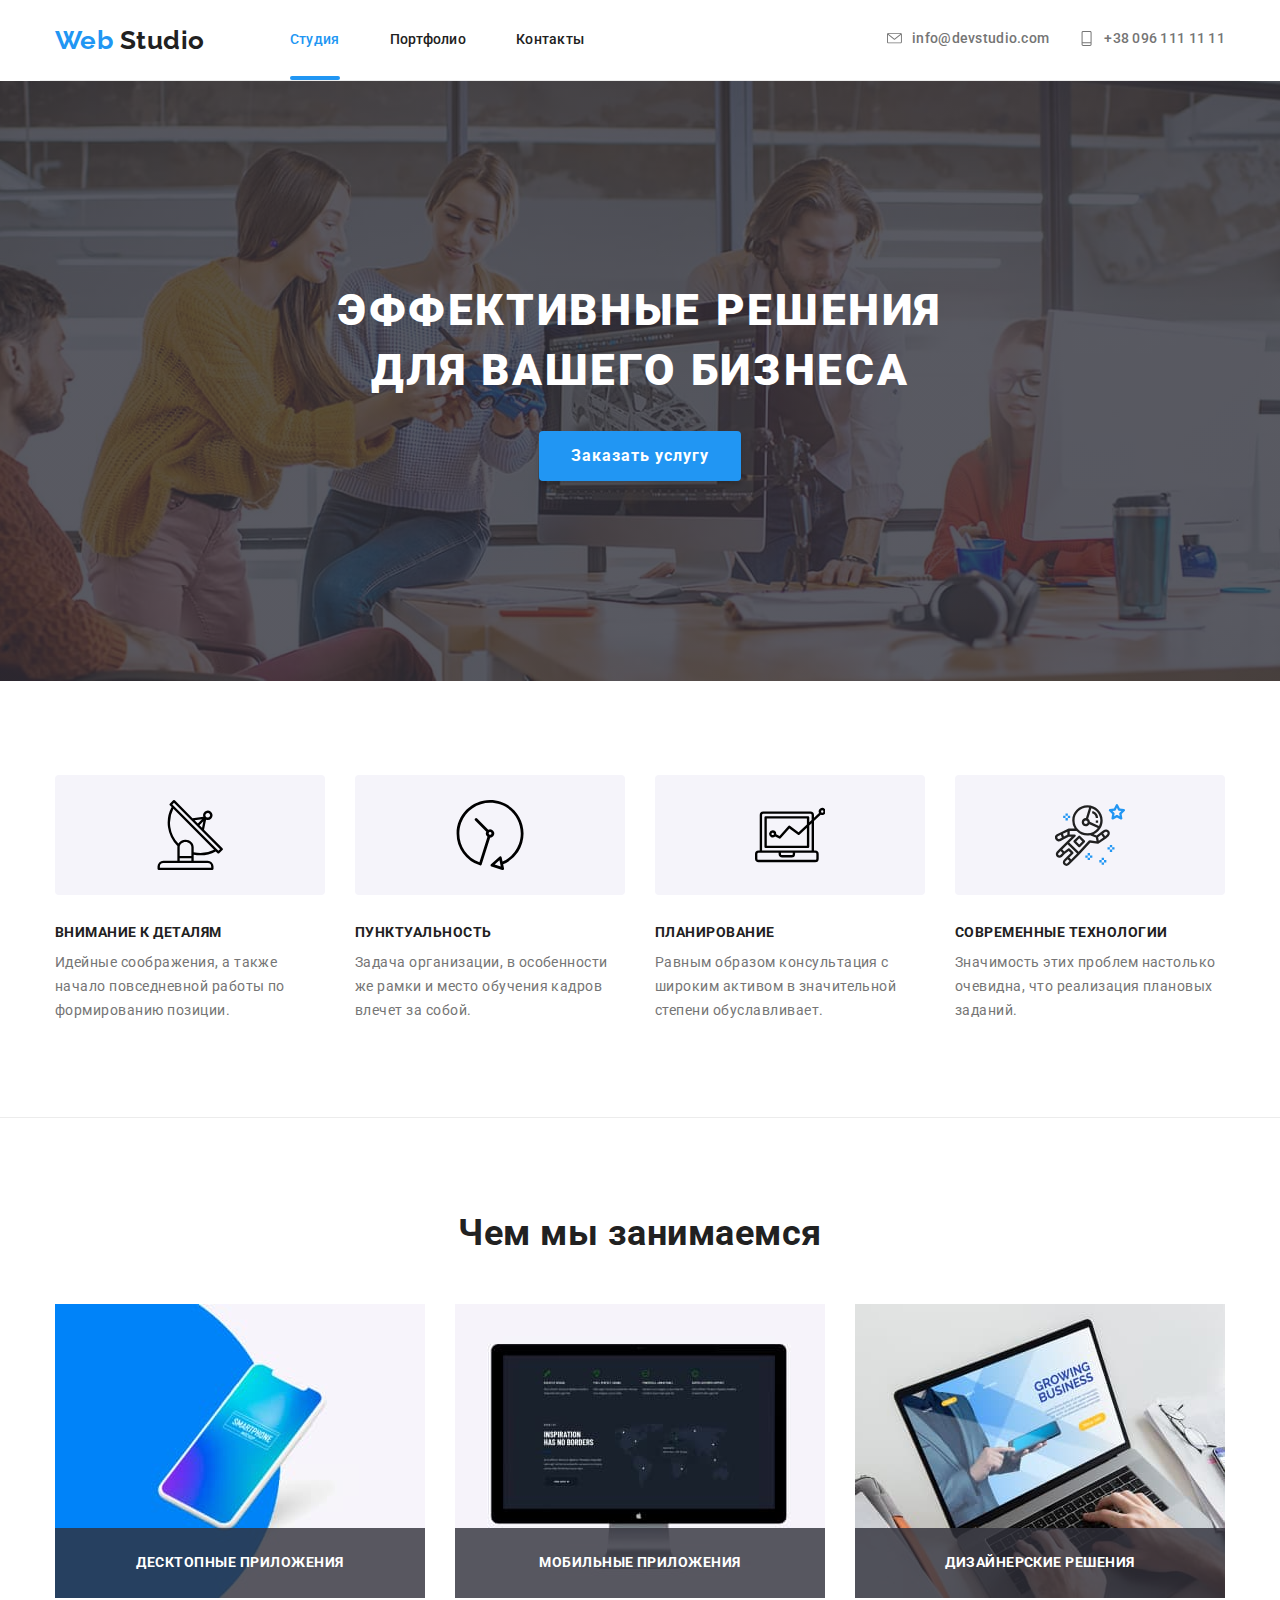
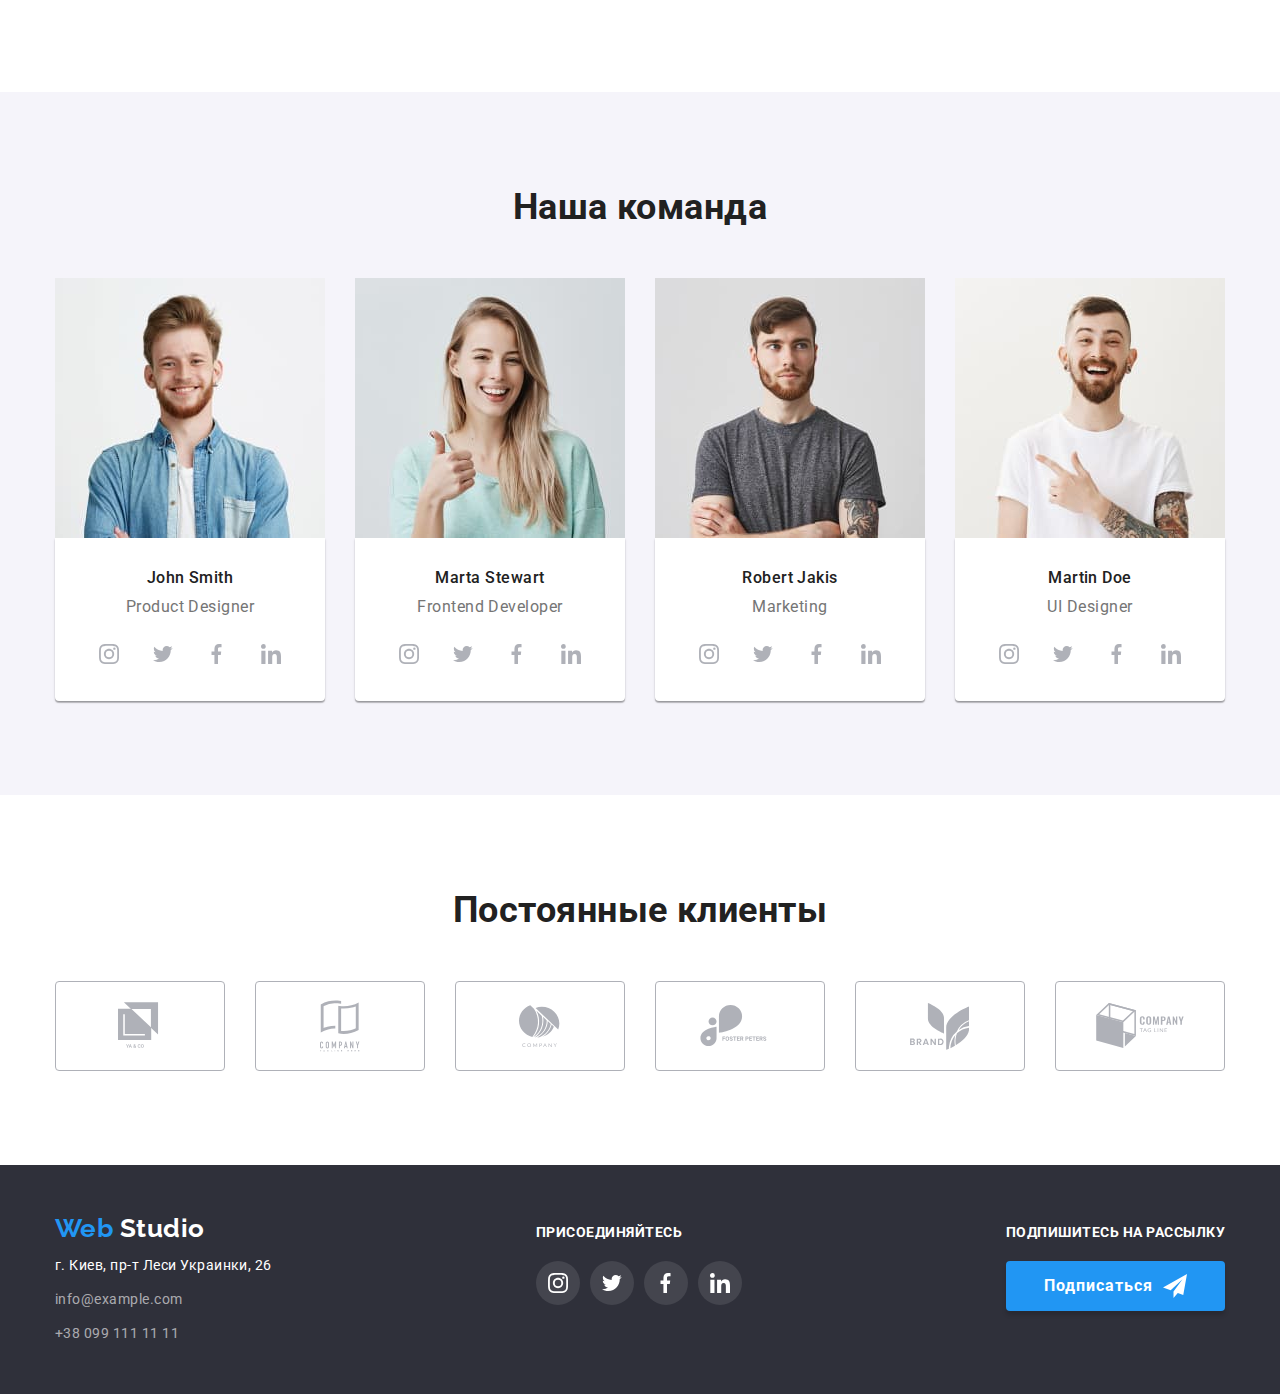
==== index.html @ 244c8e6a "перенесла работу 5" ====
<!DOCTYPE html>
<html lang="ru">

<head>
  <meta charset="UTF-8" />
  <meta name="viewport" content="width=device-width, initial-scale=1.0" />
  <title>Document</title>
  <link href="https://fonts.googleapis.com/css2?family=Raleway:wght@700&family=Roboto:wght@400;500;700&display=swap"
    rel="stylesheet" />
  <link rel="stylesheet"
    href="https://cdnjs.cloudflare.com/ajax/libs/modern-normalize/0.6.0/modern-normalize.min.css" />
  <link rel="stylesheet" href="./css/styles.css" />
</head>

<body>
  <header class="header">
    <!--container of header-->
    <div class="container container-site-nav">
      <nav class="site-nav">
        <a href="./index.html" class="logo list">
          <span class="accent-logo">Web </span>Studio</a>
        <ul class="items-nav">
          <li class="item-nav">
            <a href="./index.html" class="link current">Студия</a>
          </li>
          <li class="item-nav">
            <a href="./portfolio.html" class="link">Портфолио</a>
          </li>
          <li class="item-nav">
            <a href="./contacts.html" class="link">Контакты</a>
          </li>
        </ul>
      </nav>

      <ul class="contacts-display list">
        <li class="contact-display">

          <a href="mailto:info@devstudio.com" class="contacts">
            <svg class="svg-item-envelope" width="15px" height="15px">
              <use xlink:href="./images/sprite.svg#icon-envelope"></use>
            </svg>
            info@devstudio.com
          </a>
        </li>
        <li class="contact-display">


          <a href="tel:+380961111111" class="contacts">
            <svg class="svg-item-telephone" width="15px" height="15px">
              <use xlink:href="./images/sprite.svg#icon-mobile"></use>
            </svg>
            +38 096 111 11 11
          </a>
        </li>
      </ul>
    </div>
  </header>

  <main>
    <section class="section hero">
      <!--Решения для бизнеса-->

      <div class="container hero">
        <h1 class="hero-title">
          Эффективные решения для вашего бизнеса
        </h1>
        <a href="#" class="button primary">Заказать услугу</a>
      </div>
    </section>

    <!--Бизнес-->

    <section class="section">
      <div class="container section-benefits">
        <h2 class="section-title visually-hidden">Бизнес</h2>
        <ul class="benefits">
          <li class="benefit-item">
            <div class="benefit-image">

              <svg class="svg-item-benefits" width="70" height="70">
                <use xlink:href="./images/sprite.svg#icon-icon1"></use>
              </svg>
            </div>
            <h3 class="benefit-title">Внимание к деталям</h3>
            <p class="text">
              Идейные соображения, а также начало повседневной работы по
              формированию позиции.
            </p>
          </li>
          <li class="benefit-item">
            <div class="benefit-image">

              <svg class="svg-item-benefits" width="70" height="70">
                <use xlink:href="./images/sprite.svg#icon-icon2"></use>
              </svg>
            </div>
            <h3 class="benefit-title">Пунктуальность</h3>
            <p class="text">
              Задача организации, в особенности же рамки и место обучения
              кадров влечет за собой.
            </p>
          </li>
          <li class="benefit-item">
            <div class="benefit-image">

              <svg class="svg-item-benefits" width="70" height="70">
                <use xlink:href="./images/sprite.svg#icon-icon3"></use>
              </svg>
            </div>
            <h3 class="benefit-title">Планирование</h3>
            <p class="text">
              Равным образом консультация с широким активом в значительной
              степени обуславливает.
            </p>
          </li>
          <li class="benefit-item">
            <div class="benefit-image">

              <svg class="svg-item-benefits" width="70" height="70">
                <use xlink:href="./images/sprite.svg#icon-icon4"></use>
              </svg>
            </div>
            <h3 class="benefit-title">Современные технологии</h3>
            <p class="text">
              Значимость этих проблем настолько очевидна, что реализация
              плановых заданий.
            </p>
          </li>
        </ul>
      </div>
    </section>
    <!--Чем мы занимаемся-->

    <section class="section section-our-work">
      <div class="container">
        <h2 class="section-title">Чем мы занимаемся</h2>
        <ul class="our-works">
          <li class="work-item">
            <img src="./images/img1.jpg" alt="Это ноутбук" width="370" />
            <h3 class="work-title">Десктопные приложения</h3>
          </li>
          <li class="work-item">
            <img src="./images/img2.jpg" alt="Это мобильный телефон" width="370" />
            <h3 class="work-title">Мобильные приложения</h3>
          </li>
          <li class="work-item">
            <img src="./images/img3.jpg" alt="Это монитор" width="370" />
            <h3 class="work-title">Дизайнерские решения</h3>
          </li>
        </ul>
      </div>
    </section>

    <!--Наша команда-->

    <section class="section our-team">
      <div class="container">
        <h2 class="section-title">Наша команда</h2>

        <ul class="our-team-flex">
          <li class="our-team-item">
            <img src="./images/img4.jpg" alt="Фото сотрудника" width="270" class="photo-workers" />
            <div class="our-team-content">
              <h3 class="names">John Smith</h3>
              <p class="text">Product Designer</p>

              <ul class="social list">
                <li class="social-link-li">
                  <a href="#" aria-label="Ссылка на Instagram" class="social-links">

                    <svg class="svg-item-social" width="20" height="20">
                      <use xlink:href="./images/sprite.svg#icon-instagram"></use>
                    </svg>
                  </a>
                </li>
                <li class="social-link-li">
                  <a href="#" aria-label="Ссылка на Twitter" class="social-links">

                    <svg class="svg-item-social" width="20" height="20">
                      <use xlink:href="./images/sprite.svg#icon-twitter"></use>
                    </svg>
                  </a>
                </li>
                <li class="social-link-li">
                  <a href="#" aria-label="Ссылка на Facebook" class="social-links">

                    <svg class="svg-item-social" width="20" height="20">
                      <use xlink:href="./images/sprite.svg#icon-facebook"></use>
                    </svg>
                  </a>
                </li>
                <li class="social-link-li">
                  <a href="#" aria-label="Ссылка на LinkedIn" class="social-links">

                    <svg class="svg-item-social" width="20" height="20">
                      <use xlink:href="./images/sprite.svg#icon-linkedin"></use>
                    </svg>
                  </a>
                </li>
              </ul>
            </div>
          </li>

          <li class="our-team-item">
            <img src="./images/img5.jpg" alt="Фото сотрудника" width="270" class="photo-workers" />
            <div class="our-team-content">
              <h3 class="names">Marta Stewart</h3>
              <p class="text">Frontend Developer</p>

              <ul class="social list">
                <li class="social-link-li">
                  <a href="#" aria-label="Ссылка на Instagram" class="social-links">

                    <svg class="svg-item-social" width="20" height="20">
                      <use xlink:href="./images/sprite.svg#icon-instagram"></use>
                    </svg>
                  </a>
                </li>
                <li class="social-link-li">
                  <a href="#" aria-label="Ссылка на Twitter" class="social-links">

                    <svg class="svg-item-social" width="20" height="20">
                      <use xlink:href="./images/sprite.svg#icon-twitter"></use>
                    </svg>
                  </a>
                </li>
                <li class="social-link-li">
                  <a href="#" aria-label="Ссылка на Facebook" class="social-links">

                    <svg class="svg-item-social" width="20" height="20">
                      <use xlink:href="./images/sprite.svg#icon-facebook"></use>
                    </svg>
                  </a>
                </li>
                <li class="social-link-li">
                  <a href="#" aria-label="Ссылка на LinkedIn" class="social-links">

                    <svg class="svg-item-social" width="20" height="20">
                      <use xlink:href="./images/sprite.svg#icon-linkedin"></use>
                    </svg>
                  </a>
                </li>
              </ul>
            </div>
          </li>

          <li class="our-team-item">
            <img src="./images/img6.jpg" alt="Фото сотрудника" width="270" class="photo-workers" />
            <div class="our-team-content">
              <h3 class="names">Robert Jakis</h3>
              <p class="text">Marketing</p>

              <ul class="social list">
                <li class="social-link-li">
                  <a href="#" aria-label="Ссылка на Instagram" class="social-links">

                    <svg class="svg-item-social" width="20" height="20">
                      <use xlink:href="./images/sprite.svg#icon-instagram"></use>
                    </svg>
                  </a>
                </li>
                <li class="social-link-li">
                  <a href="#" aria-label="Ссылка на Twitter" class="social-links">

                    <svg class="svg-item-social" width="20" height="20">
                      <use xlink:href="./images/sprite.svg#icon-twitter"></use>
                    </svg>
                  </a>
                </li>
                <li class="social-link-li">
                  <a href="#" aria-label="Ссылка на Facebook" class="social-links">

                    <svg class="svg-item-social" width="20" height="20">
                      <use xlink:href="./images/sprite.svg#icon-facebook"></use>
                    </svg>
                  </a>
                </li>
                <li class="social-link-li">
                  <a href="#" aria-label="Ссылка на LinkedIn" class="social-links">

                    <svg class="svg-item-social" width="20" height="20">
                      <use xlink:href="./images/sprite.svg#icon-linkedin"></use>
                    </svg>
                  </a>
                </li>
              </ul>
            </div>
          </li>

          <li class="our-team-item">
            <img src="./images/img7.jpg" alt="Фото сотрудника" width="270" class="photo-workers" />
            <div class="our-team-content">
              <h3 class="names">Martin Doe</h3>
              <p class="text">UI Designer</p>

              <ul class="social list">
                <li class="social-link-li">
                  <a href="#" aria-label="Ссылка на Instagram" class="social-links">

                    <svg class="svg-item-social" width="20" height="20">
                      <use xlink:href="./images/sprite.svg#icon-instagram"></use>
                    </svg>
                  </a>
                </li>
                <li class="social-link-li">
                  <a href="#" aria-label="Ссылка на Twitter" class="social-links">

                    <svg class="svg-item-social" width="20" height="20">
                      <use xlink:href="./images/sprite.svg#icon-twitter"></use>
                    </svg>
                  </a>
                </li>
                <li class="social-link-li">
                  <a href="#" aria-label="Ссылка на Facebook" class="social-links">

                    <svg class="svg-item-social" width="20" height="20">
                      <use xlink:href="./images/sprite.svg#icon-facebook"></use>
                    </svg>
                  </a>
                </li>
                <li class="social-link-li">
                  <a href="#" aria-label="Ссылка на LinkedIn" class="social-links">

                    <svg class="svg-item-social" width="20" height="20">
                      <use xlink:href="./images/sprite.svg#icon-linkedin"></use>
                    </svg>
                  </a>
                </li>
              </ul>
            </div>
          </li>
        </ul>
      </div>
    </section>

    <section class="section">
      <div class="container">
        <h2 class="section-title">Постоянные клиенты</h2>
        <ul class="our-clients list">
          <li class="our-client-item">
            <a href="#" class="our-client-link">

              <svg class="svg-item-clients icon" width="44.27" height="49.23">
                <use xlink:href="./images/sprite.svg#icon-logo1"></use>
              </svg>
            </a>
          </li>
          <li class="our-client-item">
            <a href="#" class="our-client-link">

              <svg class="svg-item-clients icon" width="40" height="52">
                <use xlink:href="./images/sprite.svg#icon-logo2"></use>
              </svg>
            </a>
          </li>
          <li class="our-client-item">
            <a href="#" class="our-client-link">

              <svg class="svg-item-clients icon" width="41" height="42.6">
                <use xlink:href="./images/sprite.svg#icon-logo3"></use>
              </svg>
            </a>
          </li>
          <li class="our-client-item">
            <a href="#" class="our-client-link">

              <svg class="svg-item-clients icon" width="79.66" height="42.02">
                <use xlink:href="./images/sprite.svg#icon-logo4"></use>
              </svg>
            </a>
          </li>
          <li class="our-client-item">
            <a href="#" class="our-client-link">

              <svg class="svg-item-clients icon" width="59" height="47">
                <use xlink:href="./images/sprite.svg#icon-logo5"></use>
              </svg>
            </a>
          </li>
          <li class="our-client-item">
            <a href="#" class="our-client-link">

              <svg class="svg-item-clients icon" width="88.48" height="45.44">
                <use xlink:href="./images/sprite.svg#icon-logo6"></use>
              </svg>
            </a>
          </li>
        </ul>
      </div>
    </section>
  </main>

  <footer class="footer">
    <div class="container">
      <div class="container-top-part">
        <div class="footer-address-div">
          <a href="#" class="footer-logo link"><span class="accent-logo">Web </span><span
              class="main-logo">Studio</span></a>
          <adress class="footer-address">г. Киев, пр-т Леси Украинки, 26</adress>
          <a href="#" class="footer-contacts footer-email">info@example.com</a>
          <a href="#" class="footer-contacts">+38 099 111 11 11</a>
        </div>
        <div class="footer-block">
          <b class="call-to-action">присоединяйтесь</b>
          <ul class="social list">
            <li class="social-link-li">
              <a href="#" aria-label="Ссылка на Instagram" class="social-links-footer">

                <svg class="svg-item-social" width="20" height="20">
                  <use xlink:href="./images/sprite.svg#icon-instagram"></use>
                </svg>
              </a>
            </li>
            <li class="social-link-li">
              <a href="#" aria-label="Ссылка на Twitter" class="social-links-footer">

                <svg class="svg-item-social" width="20" height="20">
                  <use xlink:href="./images/sprite.svg#icon-twitter"></use>
                </svg>
              </a>
            </li>
            <li class="social-link-li">
              <a href="#" aria-label="Ссылка на Facebook" class="social-links-footer">

                <svg class="svg-item-social" width="20" height="20">
                  <use xlink:href="./images/sprite.svg#icon-facebook"></use>
                </svg>
              </a>
            </li>
            <li class="social-link-li">
              <a href="#" aria-label="Ссылка на LinkedIn" class="social-links-footer">

                <svg class="svg-item-social" width="20" height="20">
                  <use xlink:href="./images/sprite.svg#icon-linkedin"></use>
                </svg>
              </a>
            </li>
          </ul>
        </div>
        <div class="footer-form">
          <b class="call-to-action">подпишитесь на рассылку</b>
          <a href="#" class="button primary">
            <span> Подписаться </span>
            <svg class="svg-footer" width="24" height="24">
              <use xlink:href="./images/sprite2.svg#icon-icon-send"></use>
            </svg>
          </a>
        </div>
      </div>
      <!-- <div class="container-bottom-part">
        <p class="footer-copyright">2020 | Developed by GoIT Students</p>
      </div> -->
    </div>
  </footer>
</body>

</html>
---- css/styles.css ----
html {
  box-sizing: border-box;
}
*,
*::before,
*::after {
  box-sizing: inherit;
}
:root {
  --primary-text-color: #757575;
  --title-text-color: #212121;
  --accent-color: #2196f3;
  --background-color: #ffffff;
  --secondary-background-color: #f5f4fa;
}

body {
  color: var(--primary-text-color);
  background-color: var(--background-color);
  font-family: Roboto, sans-serif;
  letter-spacing: 0.03em;
}
.visually-hidden {
  position: absolute;
  width: 1px;
  height: 1px;
  margin: -1px;
  border: 0;
  padding: 0;
  clip: rect(0 0 0 0);
  overflow: hidden;
}

.list {
  list-style: none;
  text-decoration: none;
  padding: 0;
  margin: 0;
}
.img {
  display: block;
  max-width: 100%;
  height: auto;
}
.container {
  width: 1200px;
  margin-left: auto;
  margin-right: auto;
  padding-left: 15px;
  padding-right: 15px;
}
/* Страница Web Studio  */
/* site-nav */
.site-nav {
  display: flex;
  align-items: center;
}
.container-site-nav {
  /* padding-top: 25px;
  padding-bottom: 24px; */
  display: flex;
  align-items: center;
  border-bottom: 1px solid #ececec;
}

.logo {
  display: block;
  color: var(--title-text-color);
  font-family: Raleway, cursive;
  font-weight: 700;
  font-size: 26px;
  line-height: 1.19;
}


.accent-logo {
  color: var(--accent-color);
}
.items-nav {
  display: flex;
  padding: 0;
  margin: 0 0 0 85px;
  list-style: none;
  text-decoration: none;
}
.item-nav {
  margin-right: 50px;
}
.item-nav:last-child {
  margin-right: 0;
}
.items-nav .link {
  display: block;
  padding-top: 32px;
  padding-bottom: 32px;
  color: var(--title-text-color);
  font-weight: 500;
  font-size: 14px;
  line-height: 1.14;
  letter-spacing: 0.02em;
  text-decoration: none;
   transition: 250ms cubic-bezier(0.4, 0, 0.2, 1);
}
.items-nav .link.current {
  color: var(--accent-color);
  position: relative;
}
.link.current::after {
  position: absolute;
  content: "";
  width: 100%;
  height: 4px;
  border-radius: 2px;
  background: var(--accent-color);
  left: 0;
  bottom: 0;
  /* opacity: 0; */
  transition: 250ms cubic-bezier(0.4, 0, 0.2, 1);
}
/* .link.current:hover::after {
  opacity: 1;
} */

.items-nav .link:hover,
.items-nav .link:focus {
  color: var(--accent-color);
   transition: 250ms cubic-bezier(0.4, 0, 0.2, 1);
}

.contact-display .contacts:hover,
.contact-display .contacts:focus {
  color: var(--accent-color);
}
.contact-display .contacts {
  text-decoration: none;
  display: inline-flex;
  /* display: block; */
  color: var(--primary-text-color)
}
.contacts-display {
  display: flex;
  margin-left: auto;
}
.contact-display {
  /* width: calc((100% - 50px) / 2); */
  margin-right: 30px;
  /* display: inline-flex; */
  font-weight: 500;
  font-size: 14px;
  line-height: 1.14;
  letter-spacing: 0.02em;
}
.contact-display:last-child {
  margin-right: 0;
}
.svg-item-envelope {
  width: 15px;
  height: 15px;
  fill: var(--primary-text-color);
  margin-right: 10px;
}
.svg-item-telephone {
  width: 15px;
  height: 15px;
  fill: var(--primary-text-color);
  margin-right: 10px;
}
.contacts:hover .svg-item-envelope,
.contacts:hover .svg-item-telephone {
  fill: var(--accent-color)
}
.contacts {
transition: 250ms cubic-bezier(0.4, 0, 0.2, 1);
}
.svg-item-envelope, .svg-item-telephone {
  transition: 250ms cubic-bezier(0.4, 0, 0.2, 1);
}


/* Hero */
.section.hero {
  text-align: center;
  min-height: 600px;
  max-width: 1920px;
  margin-left: auto;
  margin-right: auto;
  background-color: var(--secondary-background-color);
  background-image: linear-gradient(
      rgba(47, 48, 58, 0.8),
      rgba(47, 48, 58, 0.8)
    ),
    url(../images/Header.jpg);
  background-repeat: no-repeat;
  background-position: center;
  background-size: cover;
  padding-top: 200px;
  padding-bottom: 200px;
}
.hero-title {
  margin-top: 0;
  margin-bottom: 30px;
  font-weight: 900;
  font-size: 44px;
  line-height: 1.36;
  letter-spacing: 0.06em;
  text-transform: uppercase;
  color: var(--background-color);
}
.container.hero {
  text-align: center;
  width: 696px;
}
.section {
  padding-top: 94px;
  padding-bottom: 94px;
}
.section-title {
  margin-top: 0;
  margin-bottom: 50px;
  color: var(--title-text-color);
  font-weight: 700;
  font-size: 36px;
  line-height: 1.17;
  text-align: center;
}
.section .text {
  color: var(--primary-text-color);
}

/* Benefits */
.benefits {
  margin: 0;
  padding-left: 0;
  display: flex;
  list-style: none;
}
.benefit-item {
  width: calc((100% - 3 * 30px) / 4);
  margin-right: 30px;
}
.benefit-item:last-child {
  margin-right: 0;
}
.benefit-image {
  width: 270px;
  height: 120px;
  background-color: var(--secondary-background-color);
  border-radius: 4px;
  overflow: hidden;
  margin-bottom: 30px;
  display: flex;
  align-items: center;
  justify-content: center;
}
.benefit-title {
  margin-top: 0;
  margin-bottom: 10px;
  color: var(--title-text-color);
  font-weight: 700;
  font-size: 14px;
  line-height: 1.14;
  text-transform: uppercase;
}
.benefits .text {
  font-weight: 400;
  font-size: 14px;
  line-height: 1.71;
  margin: 0;
}
/* Works */
.section-our-work {
  border-top: 1px solid #ececec;
}
.our-works {
  margin: 0;
  padding-left: 0;
  list-style: none;
  display: flex;
}
.work-item {
  position: relative;
  width: calc((100% - 2 * 30px) / 3);
  margin-right: 30px;
  height: 294px
  /* width: 370px; */
}
.work-item:last-child {
  margin-right: 0;
}
.work-item:nth-last-child(-n + 3) {
  margin-bottom: 0;
}
.work-title {
  position: absolute;
  bottom: 0;
  right: 0;
  width: 100%;
  text-align: center;
  background: rgba(47, 48, 58, 0.8);
  /* border-radius: 0px 0px 4px 4px; */
  margin: 0;
  padding-top: 27px;
  padding-bottom: 27px;
  font-weight: 700;
  font-size: 14px;
  line-height: 1.14;
  color: var(--background-color);
  text-transform: uppercase;
}
.work-item > img {
  display: block;
}
/* Our team */
.our-team {
  background-color: var(--secondary-background-color);
}
.our-team-flex {
  margin: 0;
  padding: 0;
  list-style: none;
  display: flex;
}
.our-team-item {
  width: calc((100% - 3 * 30px) / 4);
  margin-right: 30px;
  /* width: 270px; */
}
.our-team-item:last-child {
  margin-right: 0;
}
.our-team-item:nth-last-child(-n + 4) {
  margin-bottom: 0;
}
.photo-workers {
  display: block;
  overflow: hidden;
}
.our-team-content {
  padding: 30px 32px 25px 32px;
  text-align: center;
  background-color: var(--background-color);
  border-bottom-left-radius: 4px;
  border-bottom-right-radius: 4px;
  box-shadow: 0px 2px 1px rgba(0, 0, 0, 0.2), 0px 1px 1px rgba(0, 0, 0, 0.14), 0px 1px 3px rgba(0, 0, 0, 0.12);
}
.names {
  margin-top: 0;
  margin-bottom: 10px;
  text-align: center;
  color: var(--title-text-color);
  font-weight: 500;
  font-size: 16px;
  line-height: 1.19;
}
.our-team .text {
  margin-top: 0;
  margin-bottom: 16px;
  font-weight: 400;
  font-size: 16px;
  line-height: 1.19;
}
/* Social-links */
.social-links {
  /* list-style: none; */
  text-decoration: none;
  display: flex;
  justify-content: center;
  align-items: center;
  width: 44px;
  height: 44px;
  border-radius: 50%;
  fill: #afb1b8;
  transition: 250ms cubic-bezier(0.4, 0, 0.2, 1);
}


.social {
  display: flex;
  justify-content: center;
  align-items: center;
  /* padding-left: 0; */
}
.social-link-li {
  margin-right: 10px;
}
.social-link-li:last-child {
  margin-right: 0;
}

.social-links:hover {
  background-color: var(--accent-color);
  transition: 250ms cubic-bezier(0.4, 0, 0.2, 1);
  }
 
.social-links:hover .svg-item-social {
    fill: var(--background-color);
    transition: 250ms cubic-bezier(0.4, 0, 0.2, 1);
  }
  .svg-item-social {
     /* fill: #afb1b8;      */
    transition: 250ms cubic-bezier(0.4, 0, 0.2, 1);
  }

/* our-usual-clients */
.our-clients {
  display: flex;
 }

.our-client-item {
  width: calc((100% - 5 * 30px) / 6);
  height: 90px;
  margin-right: 30px;
}
.our-client-item:last-child {
  margin-right: 0;
}

.our-client-link{
  width: 170px;
  height: 90px;
  display: flex;
  justify-content: center;
  align-items: center;
  border: 1px solid #afb1b8;
  border-radius: 4px;
  transition: 250ms cubic-bezier(0.4, 0, 0.2, 1);
}
.svg-item-clients {
  fill: #afb1b8;
  transition: 250ms cubic-bezier(0.4, 0, 0.2, 1);
  }

.our-client-link:hover .svg-item-clients,
.our-client-link:focus .svg-item-clients {
  fill: var(--accent-color)
  }

.our-client-item:hover .our-client-link,
.our-client-item:focus .our-client-link {
 border: 1px solid var(--accent-color)
  }
/* Buttons */
.button {
  display: inline-flex;
  align-items: center;
  justify-content: center;
  border-radius: 4px;
  /* min-width: 200px; */
  color: var(--title-text-color);
  background-color: var(--background-color);
  font-family: inherit;
  font-weight: 700;
  font-size: 16px;
  line-height: 1.87;
  letter-spacing: 0.06em;
  text-decoration: none;
  text-align: center;
  }

.button.primary {
  padding: 10px 32px;
  color: var(--background-color);
  background-color: var(--accent-color);
  text-decoration: none;
  box-shadow: 0px 4px 4px rgba(0, 0, 0, 0.15);
}
/* Footer */
.footer {
  background-color: #2f303a;
}
.container-top-part {
  display: flex;
  align-items: baseline;
  justify-content: space-between;
  padding-top: 48px;
  padding-bottom: 48px;
}
.footer-block {
  display: flex;
  flex-direction: column;
}
.footer-logo {
  display: block;
  margin-bottom: 10px;
  font-family: Raleway, cursive;
  font-weight: 700;
  font-size: 26px;
  line-height: 1.19;
  text-decoration: none;
}
.main-logo {
  color: var(--background-color);
}
.footer-form {
  display: flex;
  flex-direction: column;
}
.footer-address {
  display: block;
  margin-bottom: 10px;
  font-weight: 400;
  font-size: 14px;
  line-height: 1.71;
  color: var(--background-color);
}
.footer-contacts {
  display: block;
  font-weight: 400;
  font-size: 14px;
  line-height: 1.71;
  text-decoration: none;
  color: rgba(255, 255, 255, 0.6);
}
.footer-email {
  margin-bottom: 10px;
}


.call-to-action {
  margin-bottom: 20px;
  font-weight: 700;
  font-size: 14px;
  line-height: 1.14;
  /* text-decoration: none; */
  color: var(--background-color);
  text-transform: uppercase;
}
.container-bottom-part {
  border-top: 1px solid rgba(255, 255, 255, 0.1);
}
.footer-copyright {
  text-align: center;
  padding-top: 18px;
  padding-bottom: 21px;
  margin: 0;
  color: rgba(255, 255, 255, 0.4);
}

.svg-footer {
  margin-left: 10px;
}
.social-links-footer {
  text-decoration: none;
  display: flex;
  justify-content: center;
  align-items: center;
  width: 44px;
  height: 44px;
  border-radius: 50%;
  fill: var(--background-color);
  transition: 250ms cubic-bezier(0.4, 0, 0.2, 1);
}
.social-links-footer {
  background-color: rgba(255, 255, 255, 0.1);
}
.social-links-footer:hover {
  background-color: var(--accent-color);
  }

  .form-subscribe {
    display: flex;
  }
  .subscribe-input {
    background: #2f303a;
    border: 1px solid rgba(255, 255, 255, 0.3);
    border-radius: 4px;
    color: rgba(255, 255, 255, 0.6);
    width: 358px;
    height: 50px;
    padding-left: 16px;
    margin-right: 12px;
    font-size: 16px;
    line-height: 1,25;
    letter-spacing: 0.03em;
  }


/* Страница Портфолио */

.button-portfolio {
	display: flex;
	justify-content: center;
	margin-bottom: 50px;
}
.button-portfolio:hover,
.button-portfolio:focus {
	color: #212121;
}



.button.secondary {
  margin-right: 8px;
  /* justify-content: center;
  align-items: center; */
  /* padding: 6px 22px; */
  /* color: var(--accent-color);
  background-color: var(--background-color);
  text-decoration: none; */
  /* font-weight: 500;
  font-size: 16px;
  line-height: 1.62;
  letter-spacing: 0.03em; */
}
.button.secondary:last-child {
  margin-right: 0;
}
.button-secondary-li {
  padding: 6px 22px;
  border-radius: 4px;
  border: none;
  background: var(--secondary-background-color);
  cursor: pointer;
  transition: background-color 250ms cubic-bezier(0.4, 0, 0.2, 1);
}

/* .button.secondary:hover .button-secondary-li,
 .button.secondary:focus .button-secondary-li {
  background-color: var(--accent-color); */

.button-secondary-li:hover,
.button-secondary-li:focus {
  /* color: var(--accent-color) */
  background-color: var(--accent-color);  
}

.button-text {
  font-weight: 500;
  font-size: 16px;
  line-height: 1.62;
  letter-spacing: 0.03em;
  text-align: center;
  color: var(--title-text-color);
  transition: color 250ms cubic-bezier(0.4, 0, 0.2, 1);
}
.button-secondary-li:hover .button-text,
.button-secondary-li:focus .button-text {
  color: var(--background-color);
  }

.title-portfolio {
  margin-top: 0;
  margin-bottom: 0;
  color: var(--title-text-color);
  font-weight: 700;
  font-size: 18px;
  line-height: 2;
  letter-spacing: 0.06em;
}
.text-portfolio {
  margin-top: 0;
  margin-bottom: 0;
  color: var(--primary-text-color);
  font-weight: 400;
  font-size: 16px;
  line-height: 1.87;
}
.portfolio {
  display: flex;
  flex-wrap: wrap;
  padding-left: 0;
  margin-top: 0;
  margin-bottom: 0;
  list-style: none;
}
.example {
  margin-right: 30px;
  margin-bottom: 30px;
  width: calc((100% - 2 * 30px) / 3);
  transition: 500ms cubic-bezier(0.4, 0, 0.2, 1);
}
.example:nth-child(3n) {
 margin-right: 0;
}
.example:nth-last-child(-n + 3) {
  margin-bottom: 0;
}
.example .link:hover,
.example .link:focus {
  color: var(--accent-color);
}
.example .link {
  display: block;
  text-decoration: none;
}



.portfolio-img {
  display: block;
  /* margin-right: 0; */
}
.card-content {
  padding: 20px 24px;
  box-sizing: border-box;
  border-left: 1px solid #eeeeee;
  border-right: 1px solid #eeeeee;
  border-bottom: 1px solid #eeeeee;
}
.block-of-text {
  position: relative;
  overflow: hidden;
}

 


.text-on-photo {
  position: absolute;
  background-color: rgba(33, 150, 243, 0.9);
  opacity: 0;
  top: 0;
  left: 0;
  /* display: linear; */
  transform: translateY(50%);
  transition: 500ms cubic-bezier(0.4, 0, 0.2, 1);
  width: 100%;
  height: 100%;
  margin: 0;
  padding: 63px 24px 63px 24px;
  color: var(--background-color);
  font-weight: 400;
  font-size: 18px;
  line-height: 1.56;
  letter-spacing: 0.03em;
 }




.example:hover .text-on-photo {
  opacity: 1;
  transform: translateY(0);
  transition: 500ms cubic-bezier(0.4, 0, 0.2, 1);
}

.example:hover {
  transition: 500ms cubic-bezier(0.4, 0, 0.2, 1);
  box-shadow: 1px 4px 6px rgba(0, 0, 0, 0.16), 0px 0px 4px rgba(0, 0, 0, 0.06), 0px 1px 1px rgba(0, 0, 0, 0.12);
}







/* .button-secondary-li {
		font-weight: 500;
	font-size: 16px;
	line-height: 1.6; */

	/* color: var(--primary-text-color); */


	/* border-color: transparent; */
	/* letter-spacing: 0.03em; */
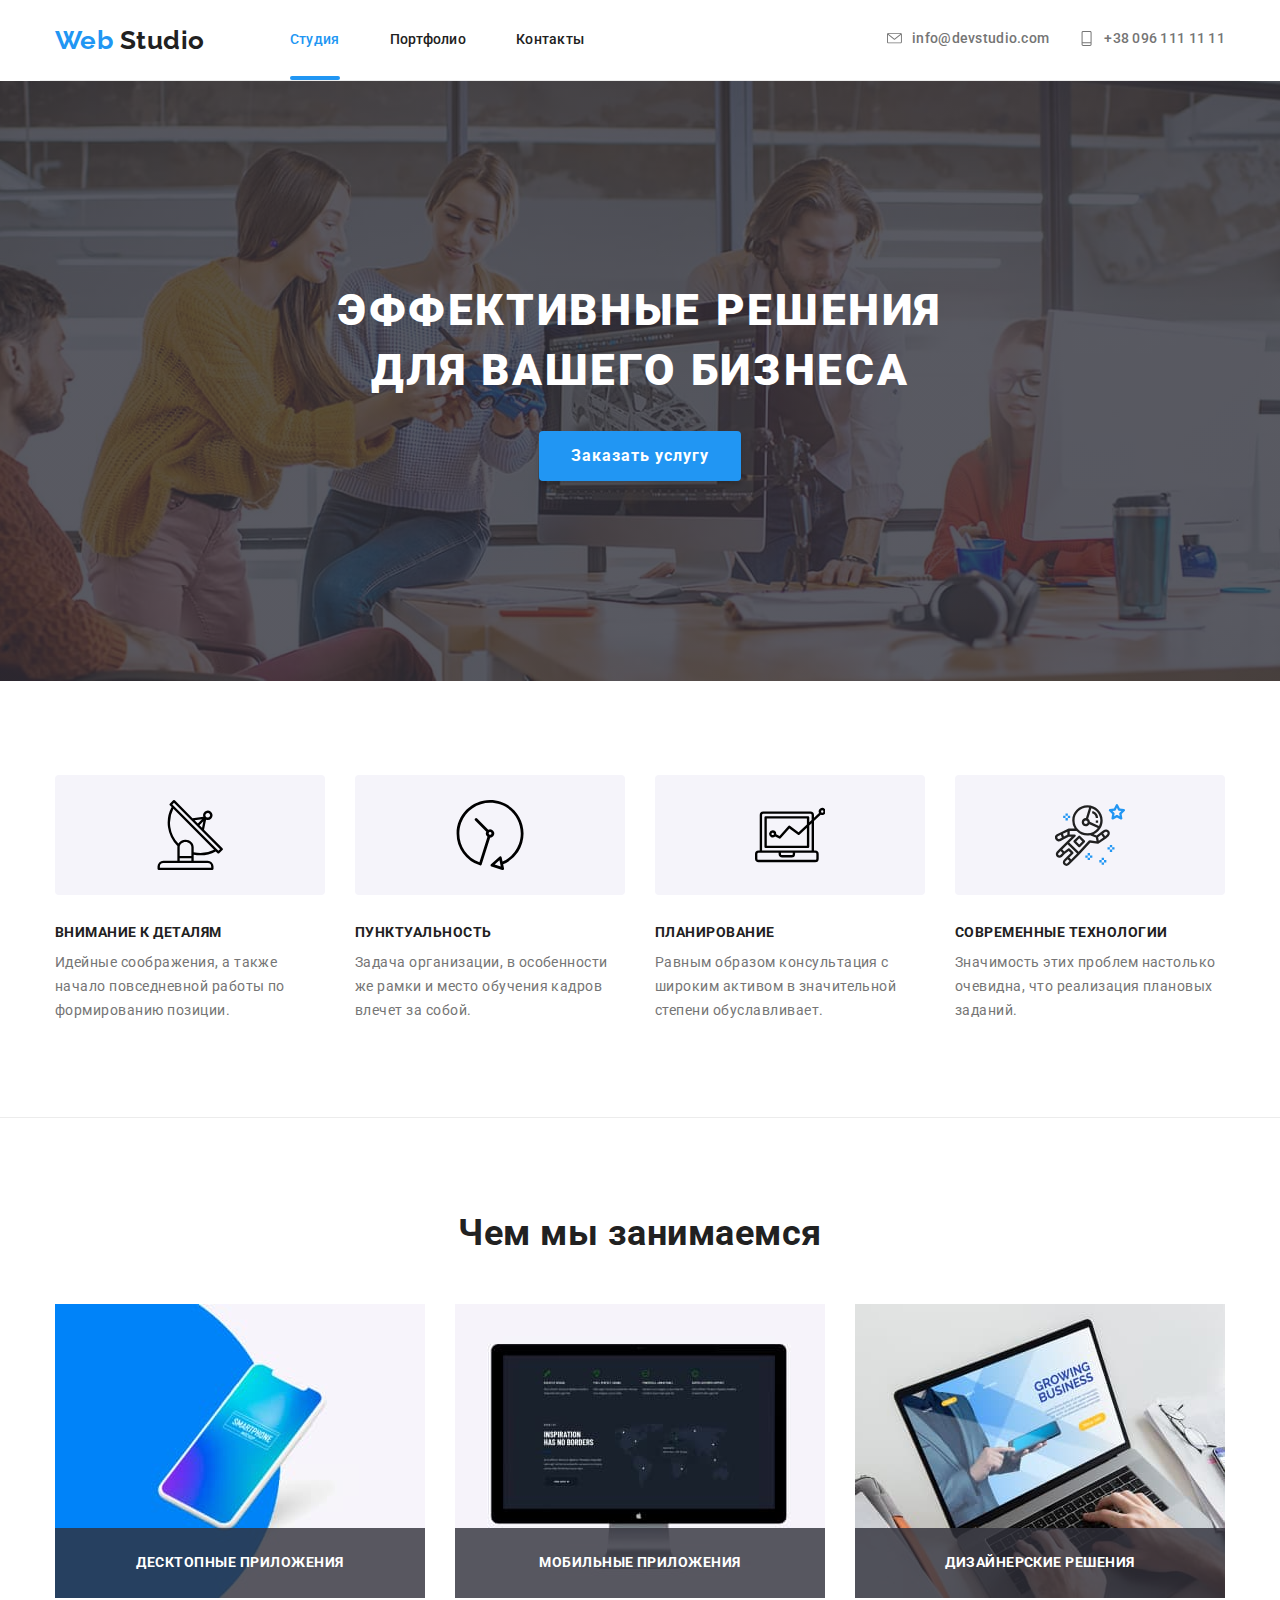
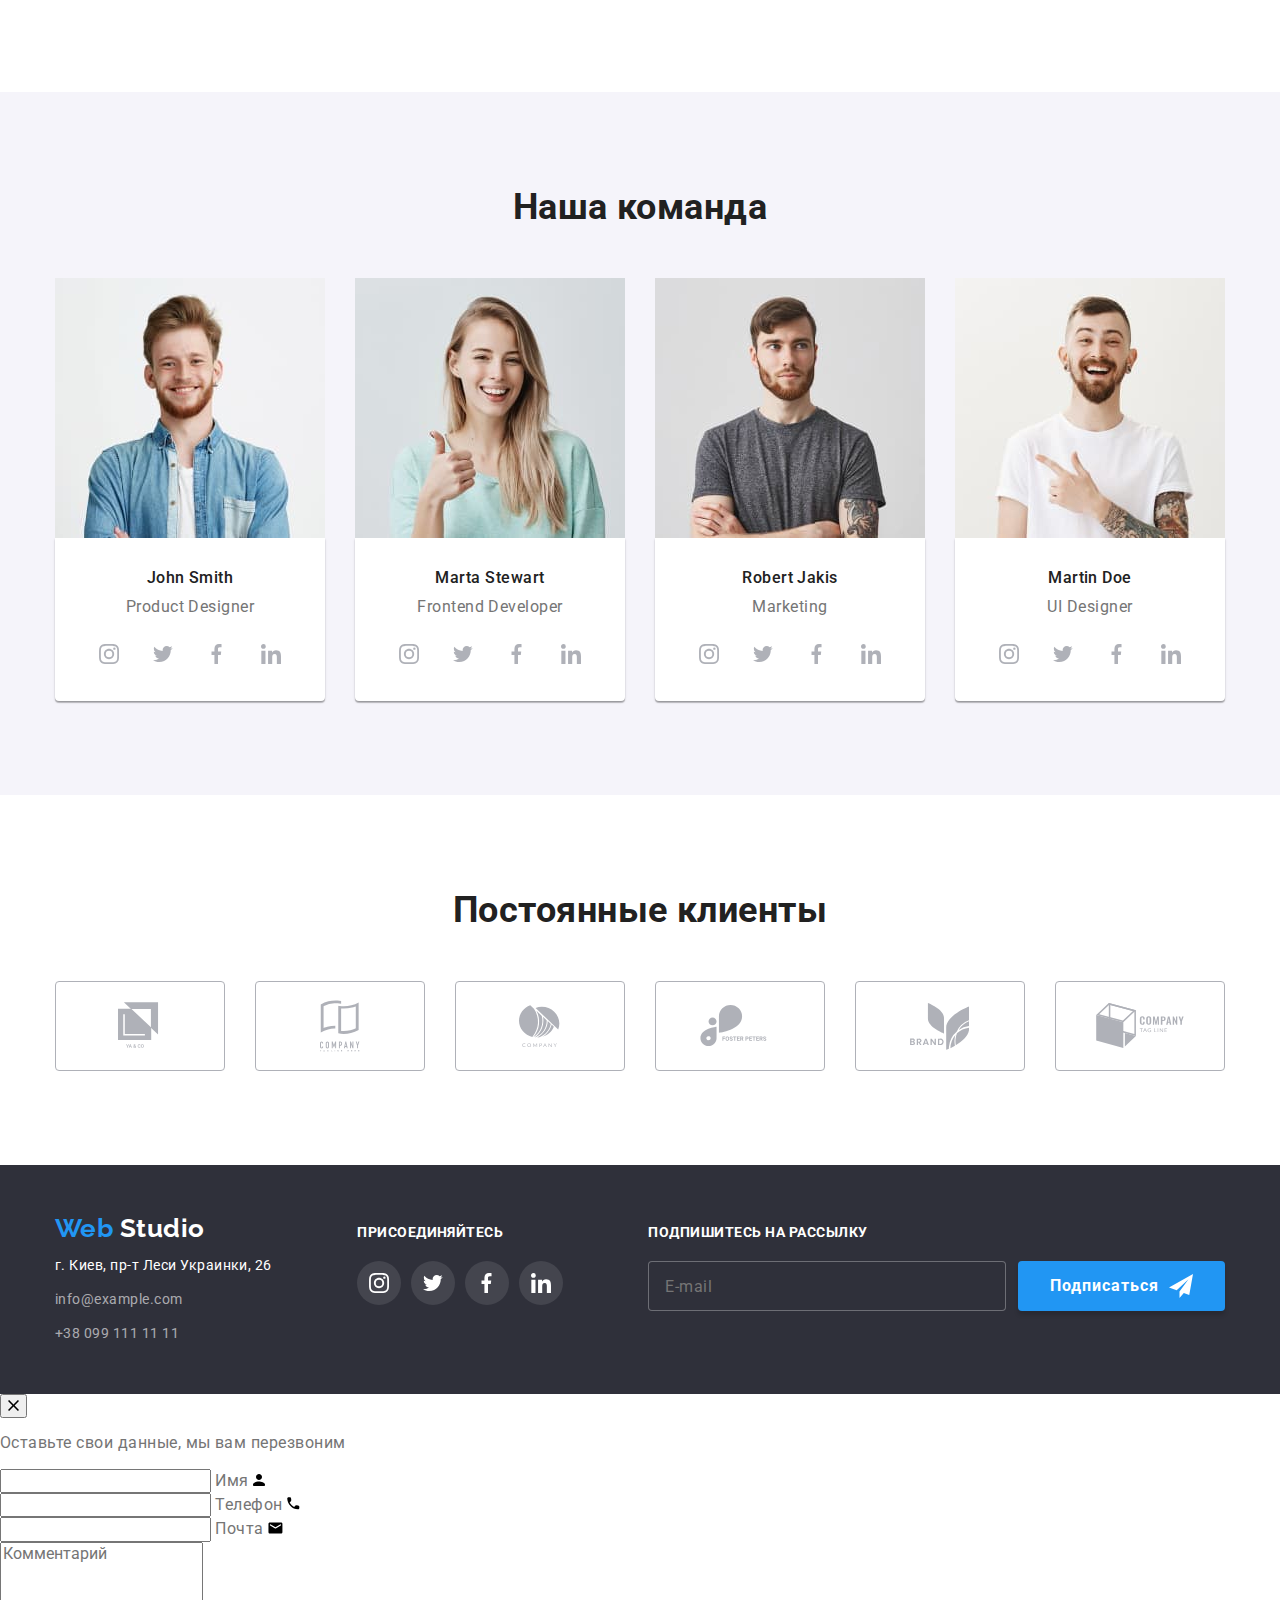
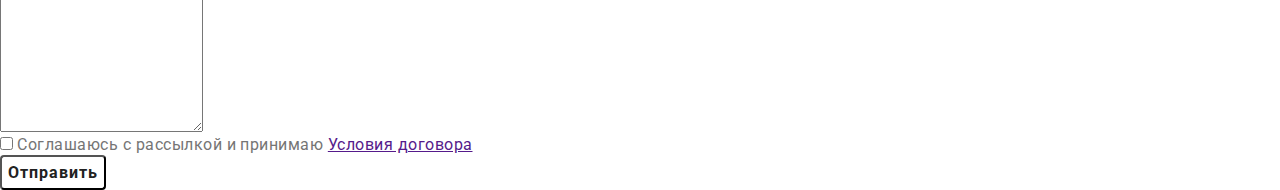
==== commit 82aac2d3: "сделала спрайт для иконок формы" ====
--- a/index.html
+++ b/index.html
@@ -64,7 +64,7 @@
         <h1 class="hero-title">
           Эффективные решения для вашего бизнеса
         </h1>
-        <a href="#" class="button primary">Заказать услугу</a>
+        <a href="#" class="button primary" data-modal-open>Заказать услугу</a>
       </div>
     </section>
 
@@ -439,12 +439,16 @@
         </div>
         <div class="footer-form">
           <b class="call-to-action">подпишитесь на рассылку</b>
-          <a href="#" class="button primary">
-            <span> Подписаться </span>
-            <svg class="svg-footer" width="24" height="24">
-              <use xlink:href="./images/sprite2.svg#icon-icon-send"></use>
-            </svg>
-          </a>
+
+          <form action="" class="form-subscribe">
+            <input type="e-mail" name="subscribe-email-footer" class="subscribe-input" placeholder="E-mail">
+            <a href="#" class="button primary">
+              <span> Подписаться </span>
+              <svg class="svg-footer" width="24" height="24">
+                <use xlink:href="./images/sprite2.svg#icon-icon-send"></use>
+              </svg>
+            </a>
+          </form>
         </div>
       </div>
       <!-- <div class="container-bottom-part">
@@ -452,6 +456,70 @@
       </div> -->
     </div>
   </footer>
+
+
+  <div class="backdrop is-hidden" data-modal>
+    <div class="backdrop-row">
+      <div class="modal">
+        <button class="close-modal-button " data-modal-close>
+          <svg class="close-icon" width="11" height="11">
+
+            <use href="./images/symb.svg#icon-close-icon"> </use>
+
+          </svg>
+        </button>
+        <form class="form" autocomplete="off">
+          <p class="modal-text">Оставьте свои данные, мы вам перезвоним</p>
+          <div role="group">
+            <div class="form-field">
+              <input type="text" name="user-name" id="name" class="form-input" placeholder=" ">
+              <label for="name" class="label-title"> Имя </label>
+              <svg class="modal-svg" width="12" height="12">
+
+                <use href="./images/symb.svg#icon-user-name"> </use>
+
+              </svg>
+            </div>
+            <div class="form-field">
+              <input type="tel" name="user-telefone" id="tel" class="form-input" placeholder=" ">
+              <label for="tel" class="label-title"> Телефон </label>
+              <svg class="modal-svg" width="13" height="13">
+
+                <use href="./images/symb.svg#icon-user-mobile"> </use>
+
+              </svg>
+            </div>
+            <div class="form-field">
+              <input type="email" name="user-email" id="email" class="form-input" placeholder=" ">
+              <label for="email" class="label-title"> Почта </label>
+              <svg class="modal-svg" width="15" height="12">
+
+                <use href="./images/symb.svg#icon-user-email"> </use>
+
+              </svg>
+            </div>
+            <textarea class="comment" name="comment" id="comment" rows="10" placeholder="Комментарий"></textarea>
+            <div class="checkbox-container">
+              <label class="check-box-text">
+                <input class="checkbox" type="checkbox" name="" value="check" name="Policy" value="Policy">
+                <span class="checkbox-icon"> </span>
+                <span> Соглашаюсь с рассылкой и принимаю <a href=""> Условия договора </a> </span>
+              </label>
+            </div>
+          </div>
+          <button class="button modal-button" data-modal-close> Отправить </button>
+        </form>
+      </div>
+    </div>
+  </div>
+
+
+
+
+
+
+
+  <script src="./js/modal.js"></script>
 </body>
 
 </html>--- a/css/styles.css
+++ b/css/styles.css
@@ -739,22 +739,14 @@
   box-shadow: 1px 4px 6px rgba(0, 0, 0, 0.16), 0px 0px 4px rgba(0, 0, 0, 0.06), 0px 1px 1px rgba(0, 0, 0, 0.12);
 }
 
-
-
-
-
-
-
-/* .button-secondary-li {
-		font-weight: 500;
-	font-size: 16px;
-	line-height: 1.6; */
-
-	/* color: var(--primary-text-color); */
-
-
-	/* border-color: transparent; */
-	/* letter-spacing: 0.03em; */
+/* Backdrop and modal */
+
+
+
+
+
+
+
  
   
 
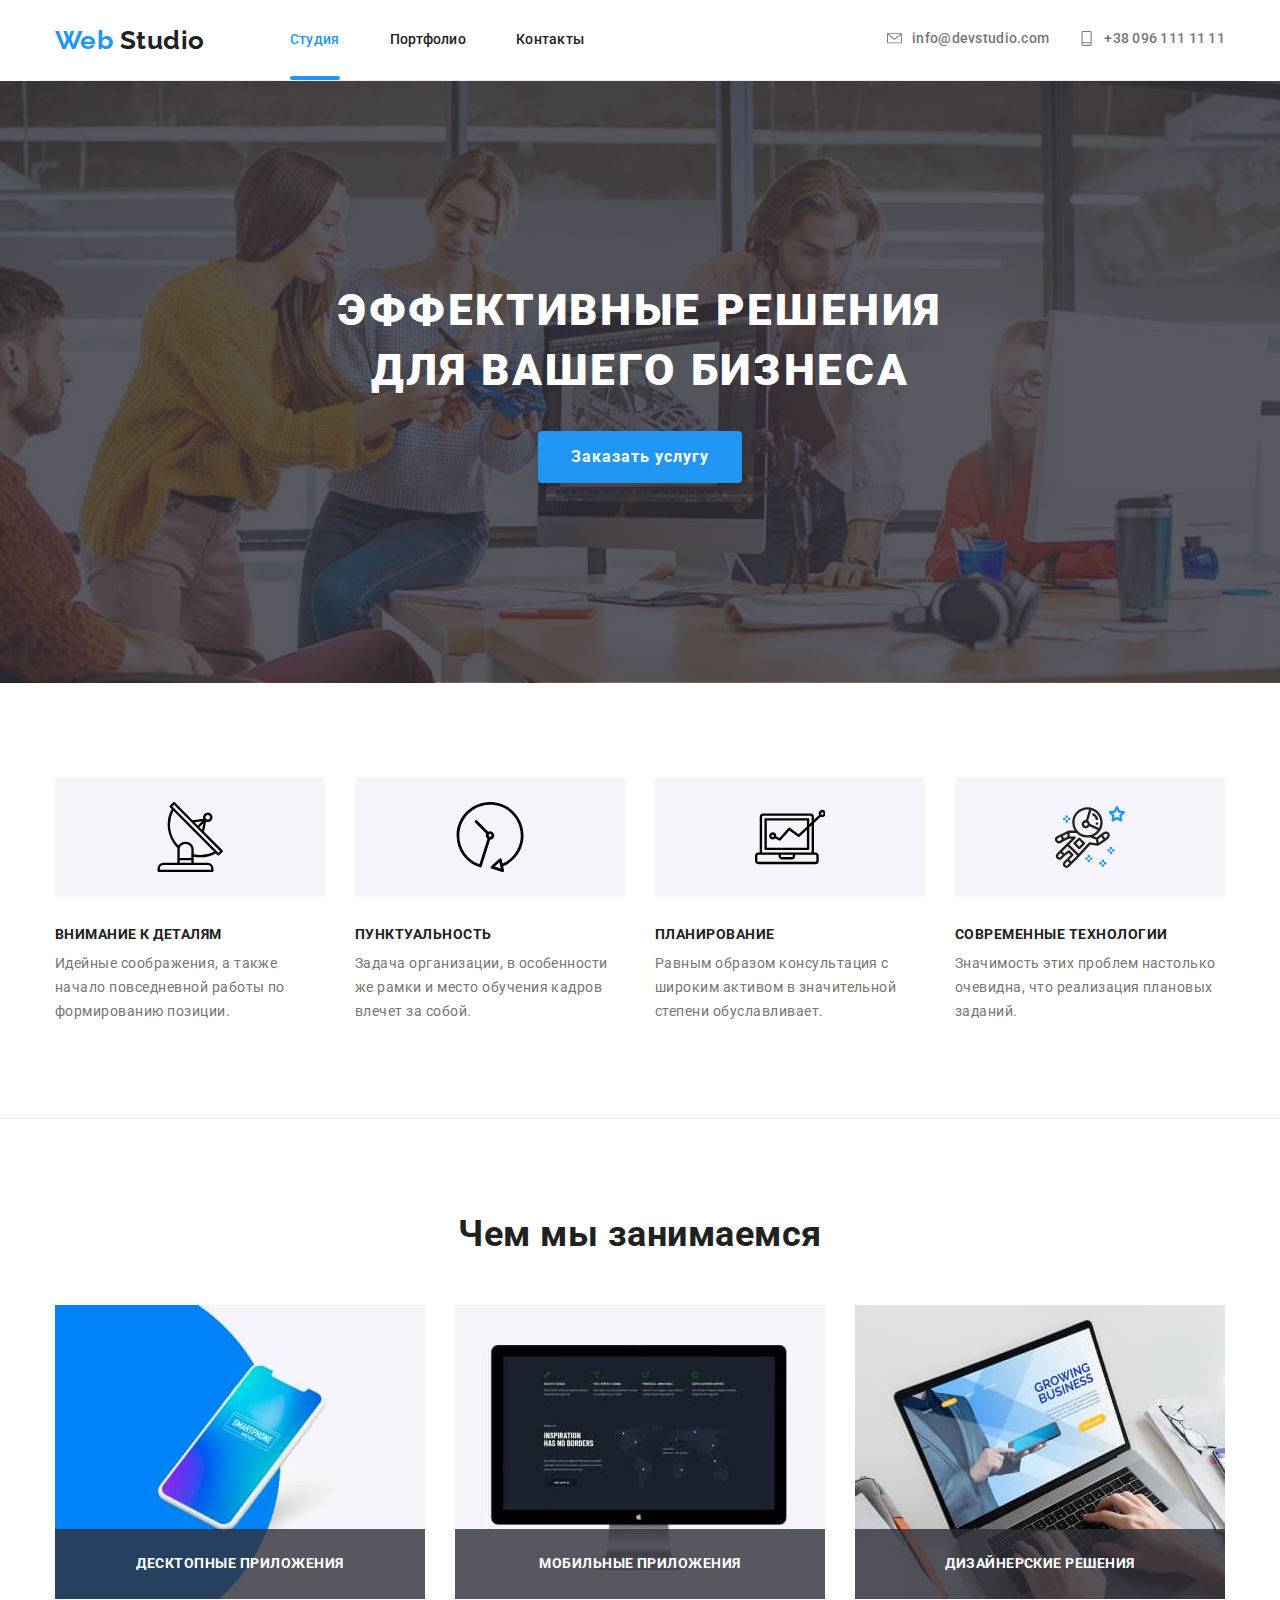
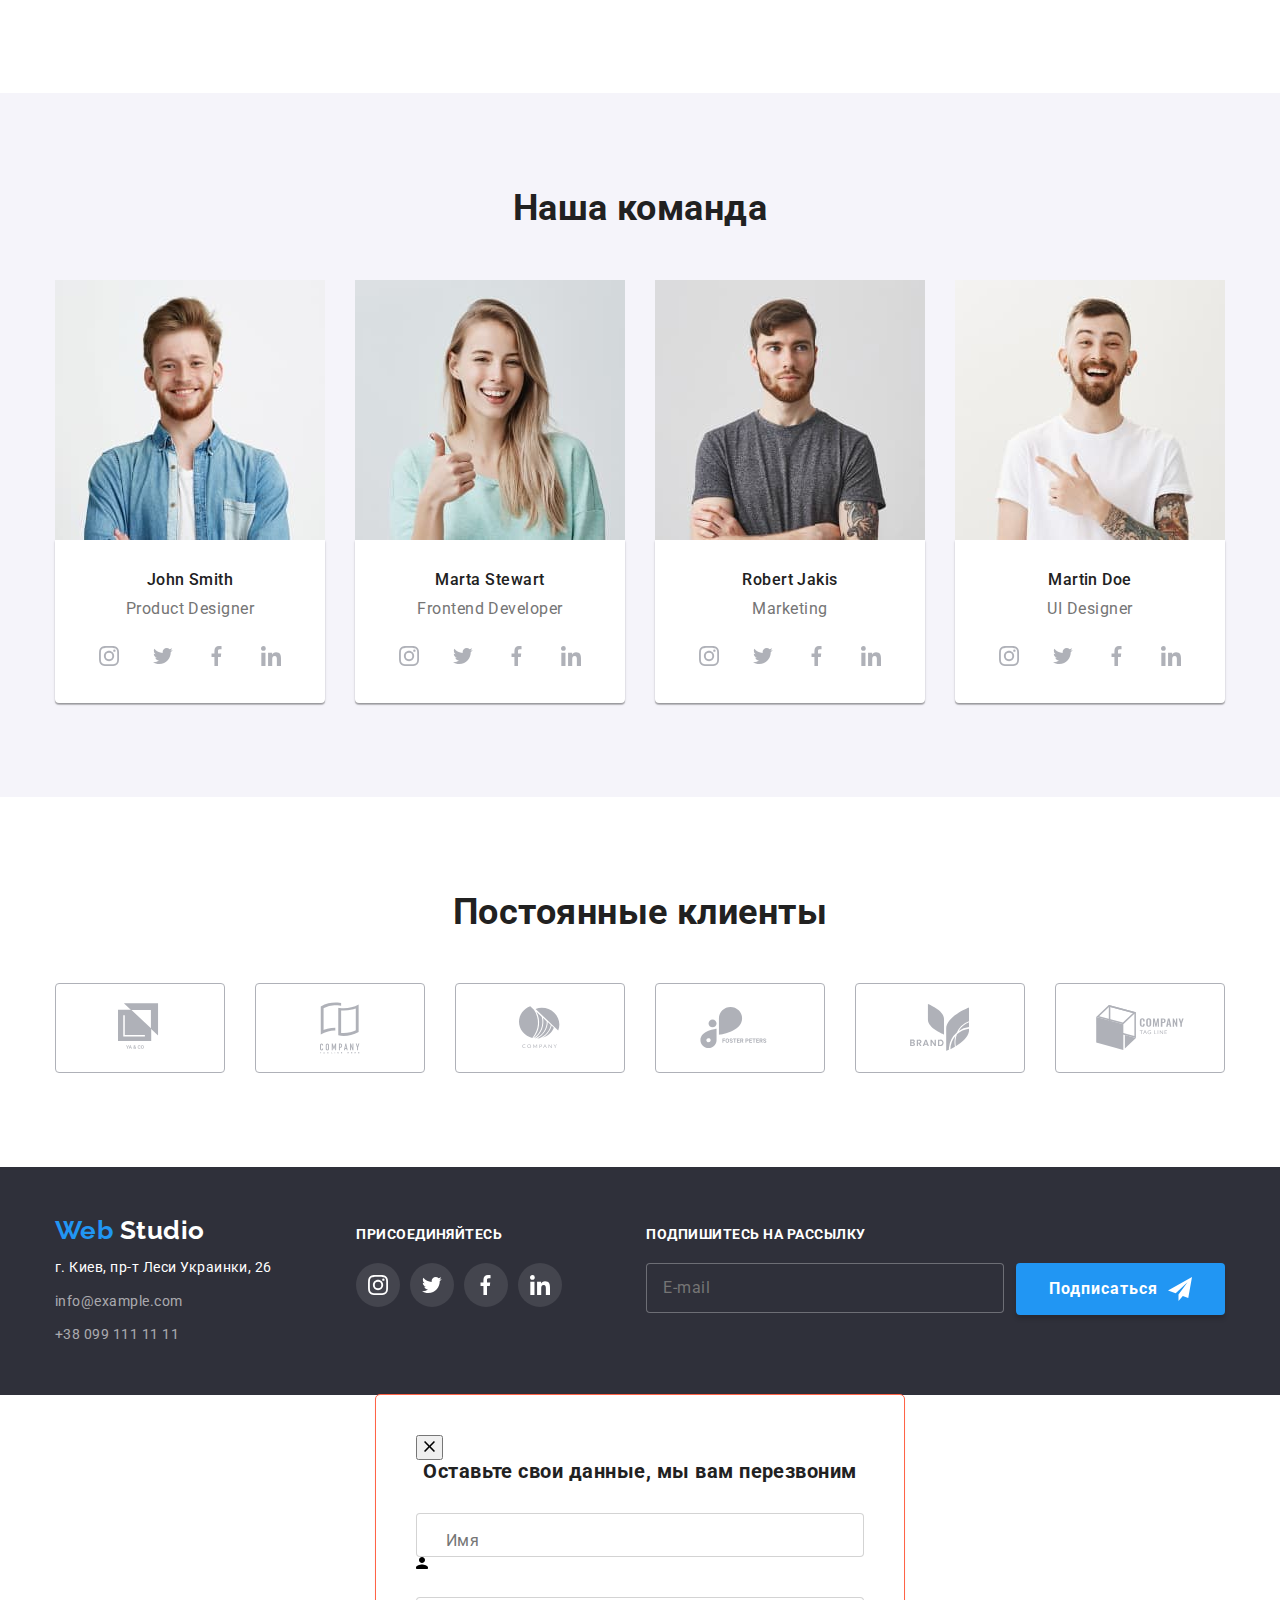
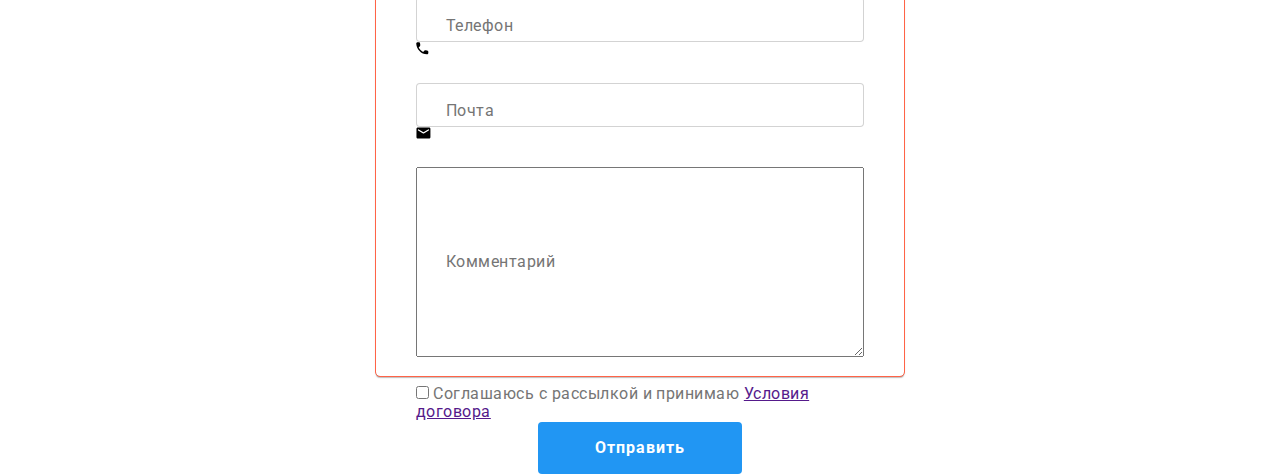
==== commit a101b6d8: "работа над формой" ====
--- a/index.html
+++ b/index.html
@@ -64,14 +64,14 @@
         <h1 class="hero-title">
           Эффективные решения для вашего бизнеса
         </h1>
-        <a href="#" class="button primary" data-modal-open>Заказать услугу</a>
+        <button class="button primary" data-modal-open>Заказать услугу</button>
       </div>
     </section>
 
     <!--Бизнес-->
 
     <section class="section">
-      <div class="container section-benefits">
+      <div class="container">
         <h2 class="section-title visually-hidden">Бизнес</h2>
         <ul class="benefits">
           <li class="benefit-item">
@@ -445,7 +445,7 @@
             <a href="#" class="button primary">
               <span> Подписаться </span>
               <svg class="svg-footer" width="24" height="24">
-                <use xlink:href="./images/sprite2.svg#icon-icon-send"></use>
+                <use xlink:href="./images/sprite.svg#icon-icon-send"></use>
               </svg>
             </a>
           </form>
@@ -457,60 +457,65 @@
     </div>
   </footer>
 
+  <!-- Bfckdrop and modal -->
+
 
   <div class="backdrop is-hidden" data-modal>
-    <div class="backdrop-row">
-      <div class="modal">
-        <button class="close-modal-button " data-modal-close>
-          <svg class="close-icon" width="11" height="11">
-
-            <use href="./images/symb.svg#icon-close-icon"> </use>
-
-          </svg>
-        </button>
-        <form class="form" autocomplete="off">
-          <p class="modal-text">Оставьте свои данные, мы вам перезвоним</p>
-          <div role="group">
-            <div class="form-field">
-              <input type="text" name="user-name" id="name" class="form-input" placeholder=" ">
-              <label for="name" class="label-title"> Имя </label>
-              <svg class="modal-svg" width="12" height="12">
-
-                <use href="./images/symb.svg#icon-user-name"> </use>
-
-              </svg>
-            </div>
-            <div class="form-field">
-              <input type="tel" name="user-telefone" id="tel" class="form-input" placeholder=" ">
-              <label for="tel" class="label-title"> Телефон </label>
-              <svg class="modal-svg" width="13" height="13">
-
-                <use href="./images/symb.svg#icon-user-mobile"> </use>
-
-              </svg>
-            </div>
-            <div class="form-field">
-              <input type="email" name="user-email" id="email" class="form-input" placeholder=" ">
-              <label for="email" class="label-title"> Почта </label>
-              <svg class="modal-svg" width="15" height="12">
-
-                <use href="./images/symb.svg#icon-user-email"> </use>
-
-              </svg>
-            </div>
-            <textarea class="comment" name="comment" id="comment" rows="10" placeholder="Комментарий"></textarea>
-            <div class="checkbox-container">
-              <label class="check-box-text">
-                <input class="checkbox" type="checkbox" name="" value="check" name="Policy" value="Policy">
-                <span class="checkbox-icon"> </span>
-                <span> Соглашаюсь с рассылкой и принимаю <a href=""> Условия договора </a> </span>
-              </label>
-            </div>
+    <!-- <div class="backdrop-row"> -->
+    <div class="modal">
+      <button class="close-modal-button " data-modal-close>
+        <svg class="close-icon" width="11" height="11">
+
+          <use xlink:href="./images/symb.svg#icon-close-icon"> </use>
+
+        </svg>
+      </button>
+      <form class="form" autocomplete="off">
+        <p class="modal-title">Оставьте свои данные, мы вам перезвоним</p>
+        <div role="group">
+          <div class="form-field">
+            <input type="text" name="user-name" id="name" class="form-input" placeholder=" ">
+            <label for="name" class="label-title"> Имя </label>
+            <svg class="modal-svg" width="12" height="12">
+
+              <use xlink:href="./images/symb.svg#icon-user-name"> </use>
+
+            </svg>
           </div>
-          <button class="button modal-button" data-modal-close> Отправить </button>
-        </form>
-      </div>
+          <div class="form-field">
+            <input type="tel" name="user-mobile" id="tel" class="form-input" placeholder=" ">
+            <label for="tel" class="label-title"> Телефон </label>
+            <svg class="modal-svg" width="13" height="13">
+
+              <use href="./images/symb.svg#icon-user-mobile"> </use>
+
+            </svg>
+          </div>
+          <div class="form-field">
+            <input type="email" name="user-email" id="email" class="form-input" placeholder=" ">
+            <label for="email" class="label-title"> Почта </label>
+            <svg class="modal-svg" width="15" height="12">
+
+              <use href="./images/symb.svg#icon-user-email"> </use>
+
+            </svg>
+          </div>
+          <div class="form-field">
+            <textarea class="comment" name="comment" id="comment" rows="10" placeholder=" "></textarea>
+            <label for="comment" class="label-title">Комментарий</label>
+          </div>
+          <div class="checkbox-container">
+            <label class="checkbox-form">
+              <input class="checkbox" type="checkbox" name="policy" value="policy">
+              <span class="checkbox-icon"> </span>
+              <span> Соглашаюсь с рассылкой и принимаю <a href=""> Условия договора </a> </span>
+            </label>
+          </div>
+        </div>
+        <button class="button modal-button" data-modal-close> Отправить </button>
+      </form>
     </div>
+    <!-- </div> -->
   </div>
 
 
--- a/css/styles.css
+++ b/css/styles.css
@@ -81,8 +81,7 @@
   padding: 0;
   margin: 0 0 0 85px;
   list-style: none;
-  text-decoration: none;
-}
+  }
 .item-nav {
   margin-right: 50px;
 }
@@ -126,6 +125,10 @@
   color: var(--accent-color);
    transition: 250ms cubic-bezier(0.4, 0, 0.2, 1);
 }
+.contacts-display {
+  display: flex;
+  margin-left: auto;
+}
 
 .contact-display .contacts:hover,
 .contact-display .contacts:focus {
@@ -134,21 +137,18 @@
 .contact-display .contacts {
   text-decoration: none;
   display: inline-flex;
-  /* display: block; */
   color: var(--primary-text-color)
-}
-.contacts-display {
-  display: flex;
-  margin-left: auto;
-}
+  
+}
+
 .contact-display {
   /* width: calc((100% - 50px) / 2); */
   margin-right: 30px;
-  /* display: inline-flex; */
   font-weight: 500;
   font-size: 14px;
   line-height: 1.14;
   letter-spacing: 0.02em;
+  
 }
 .contact-display:last-child {
   margin-right: 0;
@@ -173,7 +173,7 @@
 transition: 250ms cubic-bezier(0.4, 0, 0.2, 1);
 }
 .svg-item-envelope, .svg-item-telephone {
-  transition: 250ms cubic-bezier(0.4, 0, 0.2, 1);
+transition: 250ms cubic-bezier(0.4, 0, 0.2, 1);
 }
 
 
@@ -207,7 +207,6 @@
   color: var(--background-color);
 }
 .container.hero {
-  text-align: center;
   width: 696px;
 }
 .section {
@@ -360,9 +359,14 @@
   line-height: 1.19;
 }
 /* Social-links */
-.social-links {
-  /* list-style: none; */
-  text-decoration: none;
+
+.social {
+  display: flex;
+  /* justify-content: center;
+  align-items: center; */
+  }
+
+.social-links {  
   display: flex;
   justify-content: center;
   align-items: center;
@@ -373,13 +377,6 @@
   transition: 250ms cubic-bezier(0.4, 0, 0.2, 1);
 }
 
-
-.social {
-  display: flex;
-  justify-content: center;
-  align-items: center;
-  /* padding-left: 0; */
-}
 .social-link-li {
   margin-right: 10px;
 }
@@ -443,8 +440,8 @@
 .button {
   display: inline-flex;
   align-items: center;
-  justify-content: center;
   border-radius: 4px;
+   border: 1px solid transparent;
   /* min-width: 200px; */
   color: var(--title-text-color);
   background-color: var(--background-color);
@@ -458,10 +455,10 @@
   }
 
 .button.primary {
+ 
   padding: 10px 32px;
   color: var(--background-color);
   background-color: var(--accent-color);
-  text-decoration: none;
   box-shadow: 0px 4px 4px rgba(0, 0, 0, 0.15);
 }
 /* Footer */
@@ -521,7 +518,6 @@
   font-weight: 700;
   font-size: 14px;
   line-height: 1.14;
-  /* text-decoration: none; */
   color: var(--background-color);
   text-transform: uppercase;
 }
@@ -540,21 +536,20 @@
   margin-left: 10px;
 }
 .social-links-footer {
-  text-decoration: none;
   display: flex;
   justify-content: center;
   align-items: center;
   width: 44px;
   height: 44px;
   border-radius: 50%;
+  background-color: rgba(255, 255, 255, 0.1);
   fill: var(--background-color);
   transition: 250ms cubic-bezier(0.4, 0, 0.2, 1);
 }
-.social-links-footer {
-  background-color: rgba(255, 255, 255, 0.1);
-}
+
 .social-links-footer:hover {
   background-color: var(--accent-color);
+  transition: 250ms cubic-bezier(0.4, 0, 0.2, 1);
   }
 
   .form-subscribe {
@@ -570,7 +565,7 @@
     padding-left: 16px;
     margin-right: 12px;
     font-size: 16px;
-    line-height: 1,25;
+    line-height: 1.25;
     letter-spacing: 0.03em;
   }
 
@@ -582,25 +577,10 @@
 	justify-content: center;
 	margin-bottom: 50px;
 }
-.button-portfolio:hover,
-.button-portfolio:focus {
-	color: #212121;
-}
-
-
 
 .button.secondary {
   margin-right: 8px;
-  /* justify-content: center;
-  align-items: center; */
-  /* padding: 6px 22px; */
-  /* color: var(--accent-color);
-  background-color: var(--background-color);
-  text-decoration: none; */
-  /* font-weight: 500;
-  font-size: 16px;
-  line-height: 1.62;
-  letter-spacing: 0.03em; */
+     /* padding: 6px 22px; */
 }
 .button.secondary:last-child {
   margin-right: 0;
@@ -609,18 +589,13 @@
   padding: 6px 22px;
   border-radius: 4px;
   border: none;
-  background: var(--secondary-background-color);
+  background-color: var(--secondary-background-color);
   cursor: pointer;
   transition: background-color 250ms cubic-bezier(0.4, 0, 0.2, 1);
 }
 
-/* .button.secondary:hover .button-secondary-li,
- .button.secondary:focus .button-secondary-li {
-  background-color: var(--accent-color); */
-
 .button-secondary-li:hover,
 .button-secondary-li:focus {
-  /* color: var(--accent-color) */
   background-color: var(--accent-color);  
 }
 
@@ -684,15 +659,12 @@
   text-decoration: none;
 }
 
-
-
 .portfolio-img {
   display: block;
   /* margin-right: 0; */
 }
 .card-content {
   padding: 20px 24px;
-  box-sizing: border-box;
   border-left: 1px solid #eeeeee;
   border-right: 1px solid #eeeeee;
   border-bottom: 1px solid #eeeeee;
@@ -702,16 +674,12 @@
   overflow: hidden;
 }
 
- 
-
-
-.text-on-photo {
+ .text-on-photo {
   position: absolute;
   background-color: rgba(33, 150, 243, 0.9);
   opacity: 0;
   top: 0;
   left: 0;
-  /* display: linear; */
   transform: translateY(50%);
   transition: 500ms cubic-bezier(0.4, 0, 0.2, 1);
   width: 100%;
@@ -741,8 +709,67 @@
 
 /* Backdrop and modal */
 
-
-
+.modal {
+  width: 528px;
+  height: 581px;
+  background-color: var(--background-color);
+  border-radius: 4px;
+  box-shadow: 0px 2px 1px rgba(0, 0, 0, 0.2), 0px 1px 1px rgba(0, 0, 0, 0.14), 0px 1px 3px rgba(0, 0, 0, 0.12);;
+  margin-left: auto;
+  margin-right: auto;
+  padding: 40px;
+  outline: 1px solid tomato;
+}
+.modal-title {
+  font-weight: 700;
+  font-size: 20px;
+  line-height: 1.15;
+  color: var(--title-text-color);
+  margin-top: 0;
+  margin-bottom: 30px;
+  text-align: center;
+
+}
+
+.form-field {
+  position: relative;
+  display: flex;
+  flex-direction: column;
+  margin-bottom: 28px;
+}
+
+.label-title {
+  position: absolute;
+  top: 50%;
+  left: 30px;
+  transform: translateY(-50%);
+  transition: transform 250ms linear;
+}
+.form-input {
+  padding: 12px 42px;
+  border-radius: 4px;
+  border: 1px solid rgba(33, 33, 33, 0.2);
+  /* color: var(--primary-text-color); */
+}
+.form-input:focus + .label-title,
+.form-input:not(:placeholder-shown) + .label-title {
+  transform: translateY(-50px);
+  color: var(--accent-color);
+}
+
+
+
+.modal-button {
+display: block;
+color: var(--background-color);
+background-color: var(--accent-color);
+padding: 10px 56px;
+cursor: pointer;
+margin-left: auto;
+margin-right: auto;
+min-width: 200px;
+min-height: 50px;
+}
 
 
 
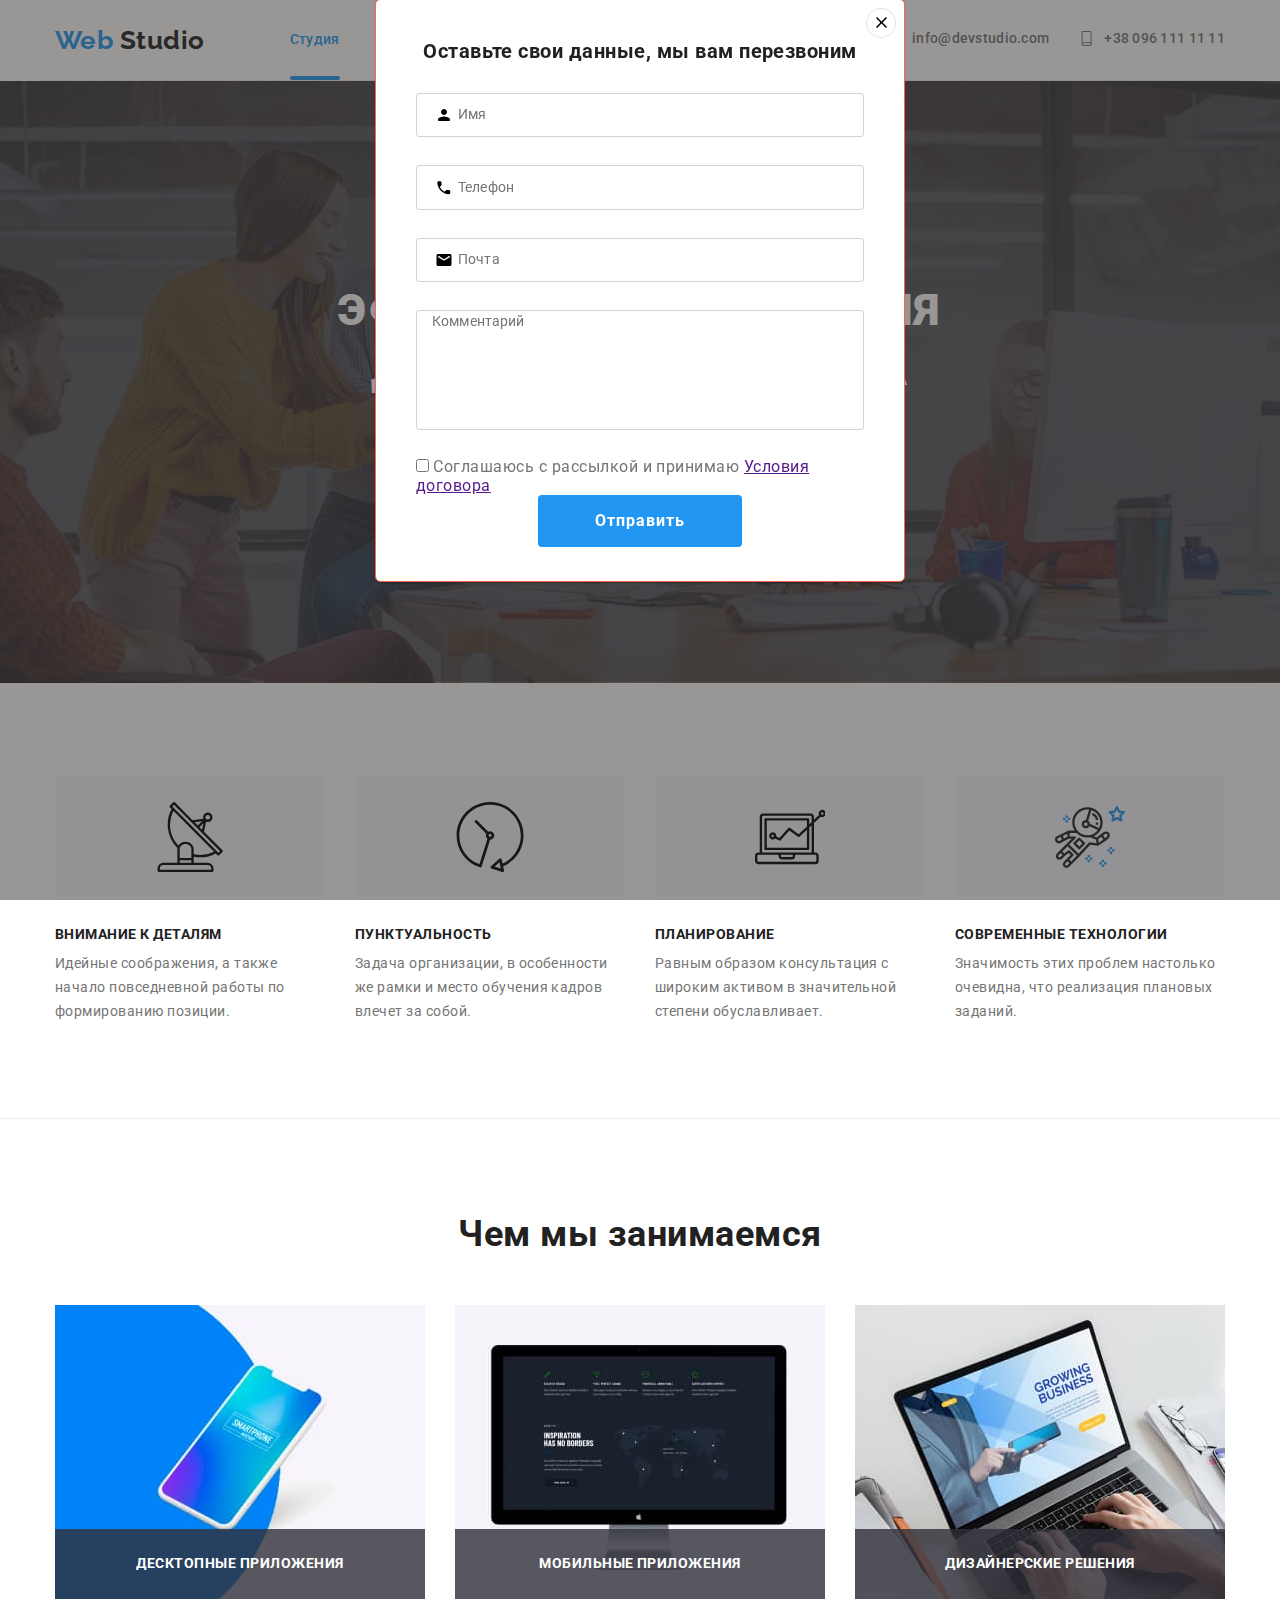
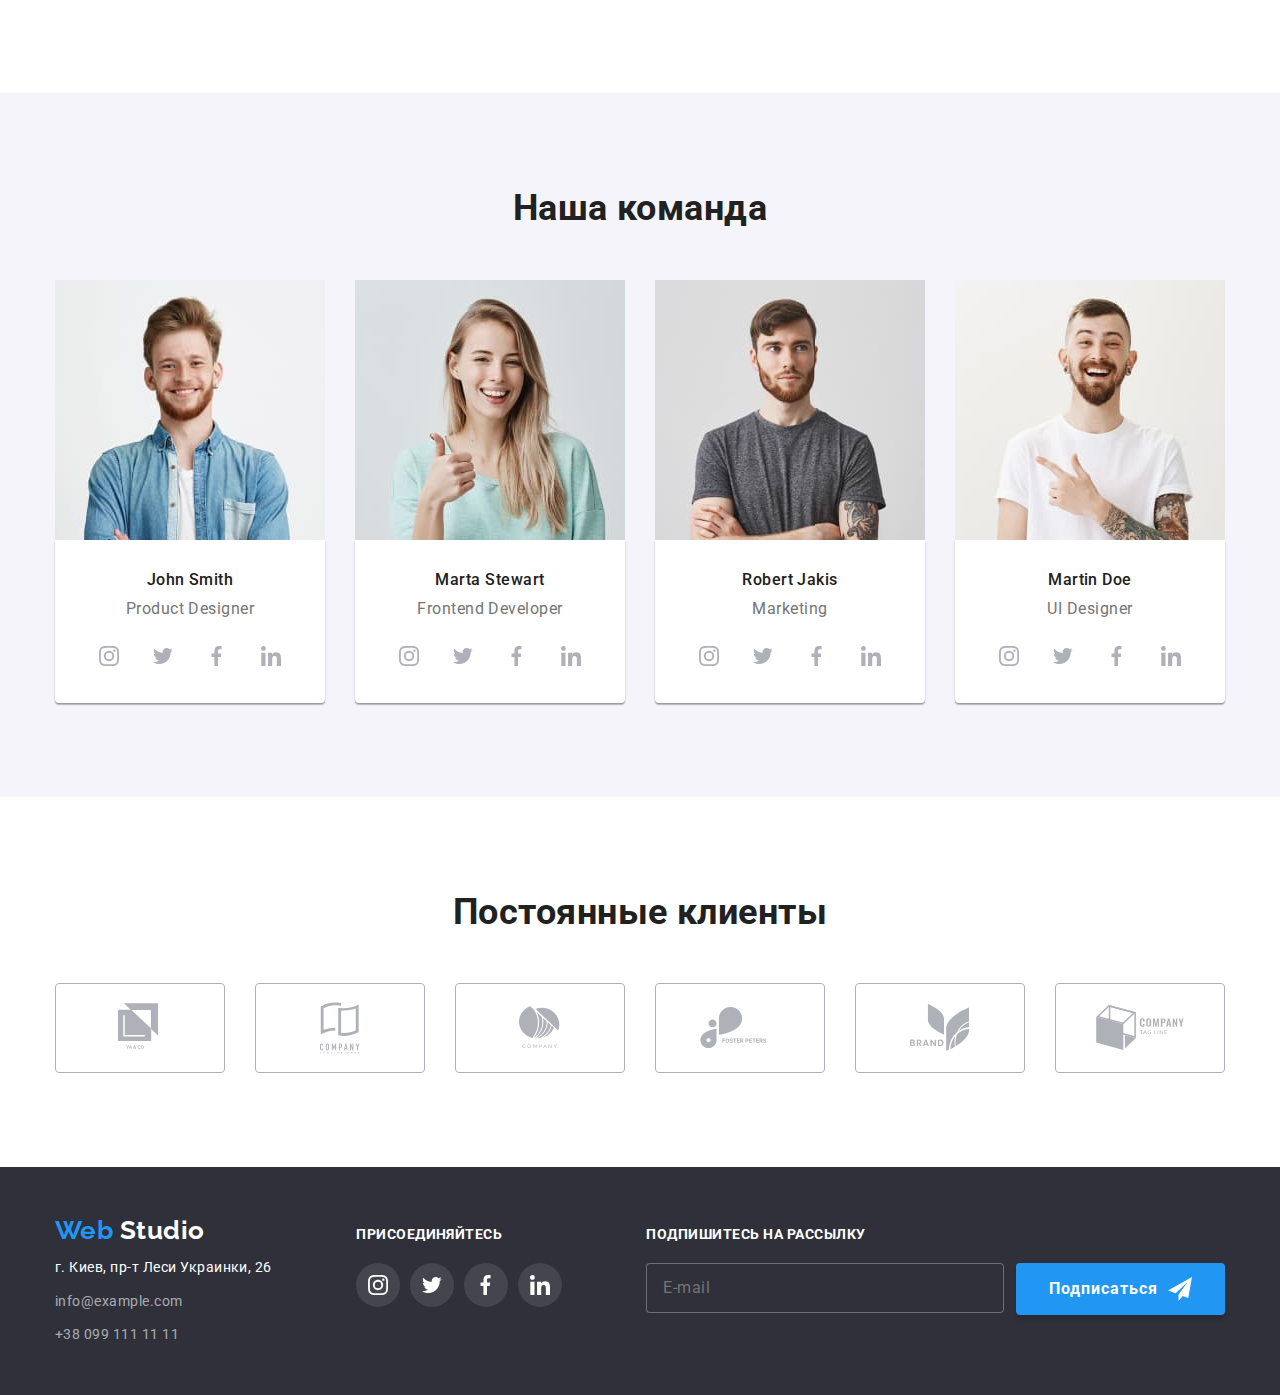
==== commit 0693823e: "переделала спрайт для модалки" ====
--- a/index.html
+++ b/index.html
@@ -476,7 +476,7 @@
           <div class="form-field">
             <input type="text" name="user-name" id="name" class="form-input" placeholder=" ">
             <label for="name" class="label-title"> Имя </label>
-            <svg class="modal-svg" width="12" height="12">
+            <svg class="modal-svg" width="18" height="18">
 
               <use xlink:href="./images/symb.svg#icon-user-name"> </use>
 
@@ -485,7 +485,7 @@
           <div class="form-field">
             <input type="tel" name="user-mobile" id="tel" class="form-input" placeholder=" ">
             <label for="tel" class="label-title"> Телефон </label>
-            <svg class="modal-svg" width="13" height="13">
+            <svg class="modal-svg" width="18" height="18">
 
               <use href="./images/symb.svg#icon-user-mobile"> </use>
 
@@ -494,15 +494,15 @@
           <div class="form-field">
             <input type="email" name="user-email" id="email" class="form-input" placeholder=" ">
             <label for="email" class="label-title"> Почта </label>
-            <svg class="modal-svg" width="15" height="12">
+            <svg class="modal-svg" width="18" height="18">
 
               <use href="./images/symb.svg#icon-user-email"> </use>
 
             </svg>
           </div>
           <div class="form-field">
-            <textarea class="comment" name="comment" id="comment" rows="10" placeholder=" "></textarea>
-            <label for="comment" class="label-title">Комментарий</label>
+            <textarea class="comment-area" name="comment" id="comment" rows="10" placeholder=" "></textarea>
+            <label for="comment" class="label-title comment">Комментарий</label>
           </div>
           <div class="checkbox-container">
             <label class="checkbox-form">
--- a/css/styles.css
+++ b/css/styles.css
@@ -709,7 +709,25 @@
 
 /* Backdrop and modal */
 
+.backdrop {
+	
+	position: fixed;
+	z-index: 100;
+	top: 0;
+	left: 0;
+	width: 100%;
+	height: 100%;
+	background-color: rgb(49, 48, 46, 0.5);
+
+	
+	
+	/* transition: opacity 0.5s cubic-bezier(0.4, 0, 0.2, 1) 0.2s; */
+	opacity: 1;
+}
+
+
 .modal {
+  position: relative;
   width: 528px;
   height: 581px;
   background-color: var(--background-color);
@@ -720,6 +738,21 @@
   padding: 40px;
   outline: 1px solid tomato;
 }
+.close-modal-button {
+  position: absolute;
+  top: 8px;
+  right: 8px;
+  background-color: var(--background-color);
+  width: 30px;
+	height: 30px;
+	border-radius: 50%;
+	border: 1px solid rgba(0, 0, 0, 0.1);
+	cursor: pointer;
+}
+.close-modal-button:hover .close-icon {
+	fill: var(--accent-color);
+}
+
 .modal-title {
   font-weight: 700;
   font-size: 20px;
@@ -741,20 +774,52 @@
 .label-title {
   position: absolute;
   top: 50%;
-  left: 30px;
+  left: 42px;
   transform: translateY(-50%);
   transition: transform 250ms linear;
+  font-weight: 400;
+  font-size: 14px;
+  line-height: 1.14;
+  letter-spacing: 0.01em;
+}
+.label-title.comment {
+top: 12px;
+left: 16px;
+
+}
+.comment-area {
+  padding: 12px 16px;
+  border: 1px solid rgba(33, 33, 33, 0.2);
+  border-radius: 4px;
+  resize: none;
+  height: 120px;
+}
+
+.comment-area:focus + .label-title.comment,
+.comment-area:not(:placeholder-shown) + .label-title.comment {
+  transform: translateY(-30px);
+  color: var(--accent-color);
 }
 .form-input {
   padding: 12px 42px;
   border-radius: 4px;
   border: 1px solid rgba(33, 33, 33, 0.2);
-  /* color: var(--primary-text-color); */
+  
 }
 .form-input:focus + .label-title,
 .form-input:not(:placeholder-shown) + .label-title {
-  transform: translateY(-50px);
+  transform: translate(-30px, -40px);
   color: var(--accent-color);
+}
+.modal-svg {
+  position: absolute;
+  top: 50%;
+  left: 19px;
+  transform: translateY(-50%);
+  display: inline-block;
+  }
+  .form-input:focus ~ .modal-svg {
+	fill: #2196f3;
 }
 
 
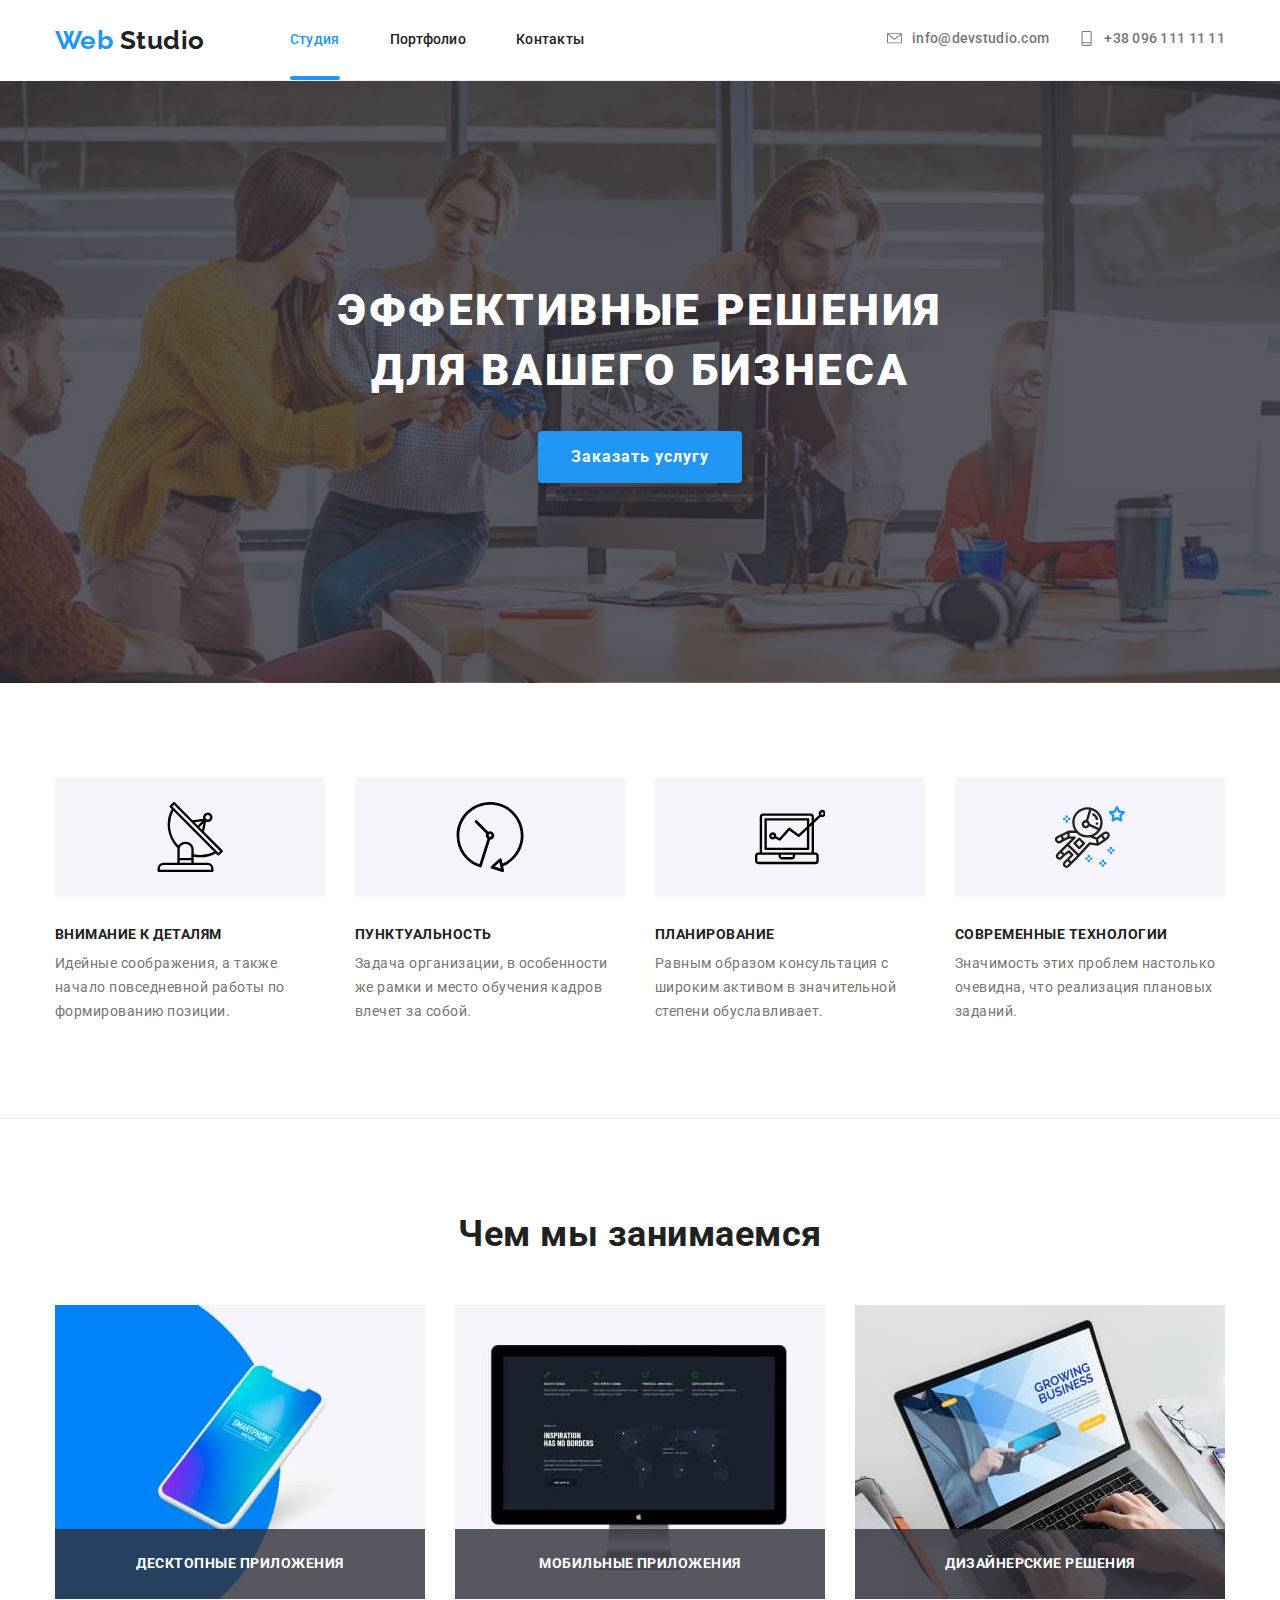
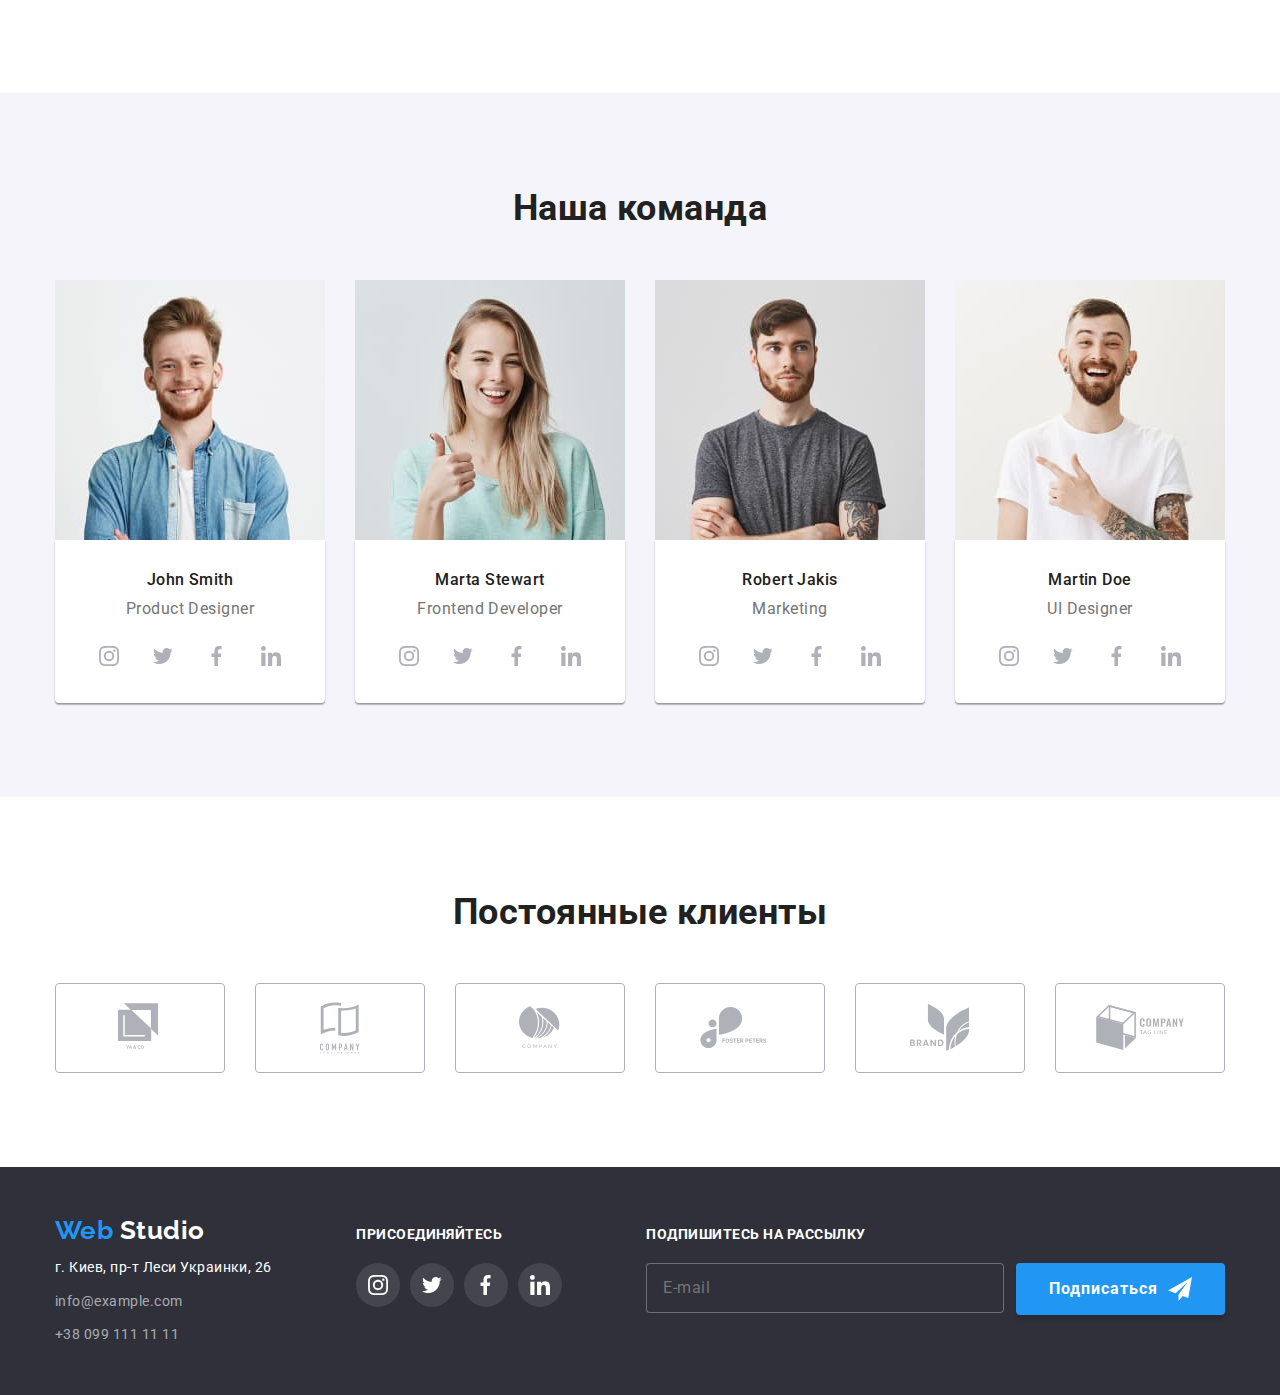
==== commit 28406fe3: "доделала модалку" ====
--- a/index.html
+++ b/index.html
@@ -461,7 +461,7 @@
 
 
   <div class="backdrop is-hidden" data-modal>
-    <!-- <div class="backdrop-row"> -->
+
     <div class="modal">
       <button class="close-modal-button " data-modal-close>
         <svg class="close-icon" width="11" height="11">
@@ -500,13 +500,13 @@
 
             </svg>
           </div>
-          <div class="form-field">
+          <div class="form-field area">
             <textarea class="comment-area" name="comment" id="comment" rows="10" placeholder=" "></textarea>
             <label for="comment" class="label-title comment">Комментарий</label>
           </div>
           <div class="checkbox-container">
             <label class="checkbox-form">
-              <input class="checkbox" type="checkbox" name="policy" value="policy">
+              <input class="checkbox" type="checkbox" name="policy" id="policy">
               <span class="checkbox-icon"> </span>
               <span> Соглашаюсь с рассылкой и принимаю <a href=""> Условия договора </a> </span>
             </label>
@@ -515,7 +515,7 @@
         <button class="button modal-button" data-modal-close> Отправить </button>
       </form>
     </div>
-    <!-- </div> -->
+
   </div>
 
 
--- a/css/styles.css
+++ b/css/styles.css
@@ -717,13 +717,17 @@
 	left: 0;
 	width: 100%;
 	height: 100%;
-	background-color: rgb(49, 48, 46, 0.5);
-
+	background-color: rgb(49, 48, 46, 0.5);	
+  transition: 500ms cubic-bezier(0.4, 0, 0.2, 1);
+  transform: scale(1);
 	
-	
-	/* transition: opacity 0.5s cubic-bezier(0.4, 0, 0.2, 1) 0.2s; */
-	opacity: 1;
-}
+}
+.backdrop.is-hidden {
+	pointer-events: none;	
+  opacity: 0;
+  transform: scale(2);
+}
+
 
 
 .modal {
@@ -736,8 +740,8 @@
   margin-left: auto;
   margin-right: auto;
   padding: 40px;
-  outline: 1px solid tomato;
-}
+  /* outline: 1px solid tomato; */
+  }
 .close-modal-button {
   position: absolute;
   top: 8px;
@@ -776,29 +780,37 @@
   top: 50%;
   left: 42px;
   transform: translateY(-50%);
-  transition: transform 250ms linear;
+  /* transition: transform 250ms linear; */
   font-weight: 400;
   font-size: 14px;
   line-height: 1.14;
   letter-spacing: 0.01em;
-}
+  transition: 500ms cubic-bezier(0.4, 0, 0.2, 1);
+}
+.form-field.area {
+  margin-bottom: 20px;
+}
+
 .label-title.comment {
 top: 12px;
 left: 16px;
-
-}
+transition: 500ms cubic-bezier(0.4, 0, 0.2, 1);
+}
+
 .comment-area {
   padding: 12px 16px;
   border: 1px solid rgba(33, 33, 33, 0.2);
   border-radius: 4px;
   resize: none;
   height: 120px;
+  
 }
 
 .comment-area:focus + .label-title.comment,
 .comment-area:not(:placeholder-shown) + .label-title.comment {
   transform: translateY(-30px);
   color: var(--accent-color);
+  transition: 500ms cubic-bezier(0.4, 0, 0.2, 1);
 }
 .form-input {
   padding: 12px 42px;
@@ -810,6 +822,7 @@
 .form-input:not(:placeholder-shown) + .label-title {
   transform: translate(-30px, -40px);
   color: var(--accent-color);
+  transition: 500ms cubic-bezier(0.4, 0, 0.2, 1);
 }
 .modal-svg {
   position: absolute;
@@ -820,6 +833,49 @@
   }
   .form-input:focus ~ .modal-svg {
 	fill: #2196f3;
+}
+.checkbox-container {
+  position: relative;
+  display: inline-block;
+  margin-bottom: 30px;
+}
+.checkbox-form {
+  font-weight: 400;
+  font-size: 14px;
+  line-height: 1.71;
+  margin-left: 20px;
+
+}
+.checkbox-container .checkbox {
+	-webkit-appearance: none;
+	display: inline-block;
+}
+.checkbox-icon {
+	content: "";
+	position: absolute;
+	/* display: flex; */
+	/* align-items: center; */
+	/* justify-content: center; */
+	width: 16px;
+	height: 15px;
+
+	top: 50%;
+	left: 2px;
+	transform: translateY(-50%);
+
+	border: 2px solid #212121;
+	border-radius: 2px;
+}
+.checkbox:checked ~ .checkbox-icon {
+  background-image: url(../images/icon-checkbox.svg);
+  background-color: var(--accent-color);
+  background-size: contain;
+  background-origin: border-box;
+  border-color: var(--accent-color);
+
+}
+.checkbox-form a {
+  color: var(--accent-color);
 }
 
 
